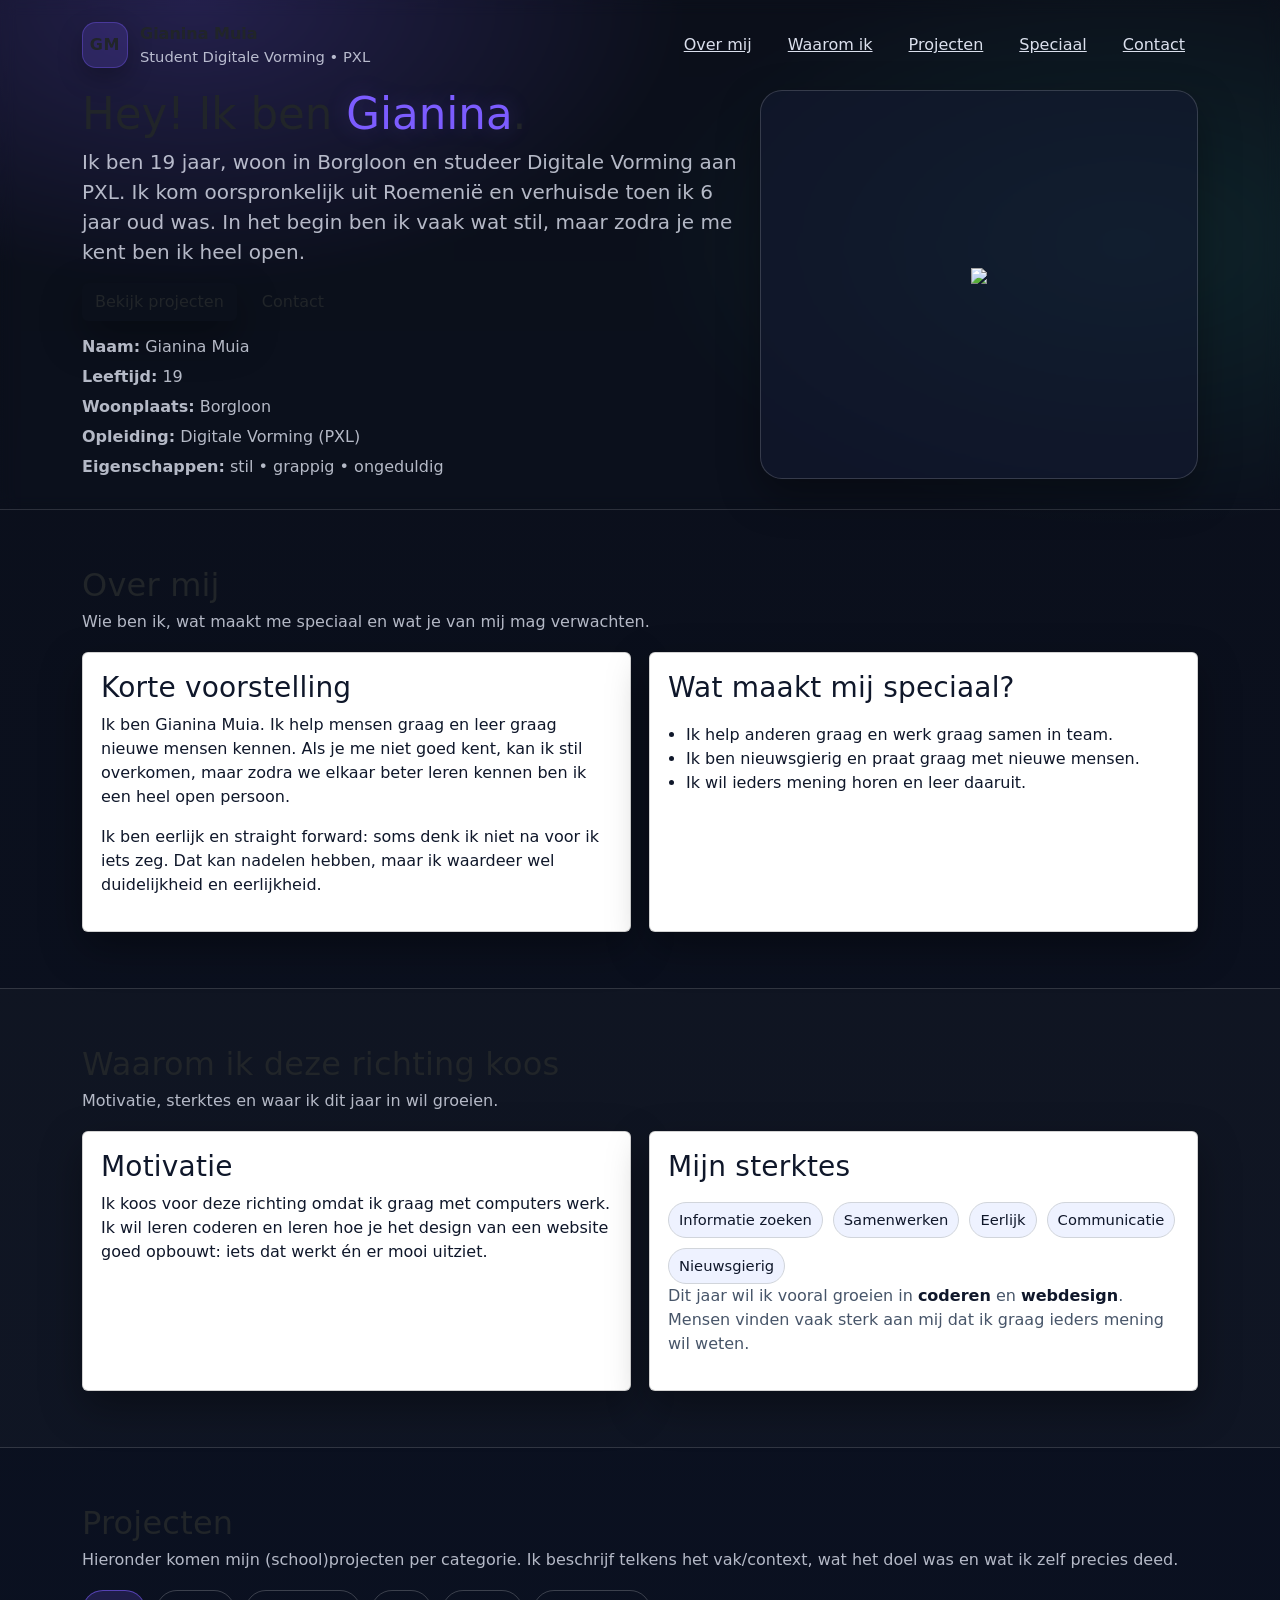
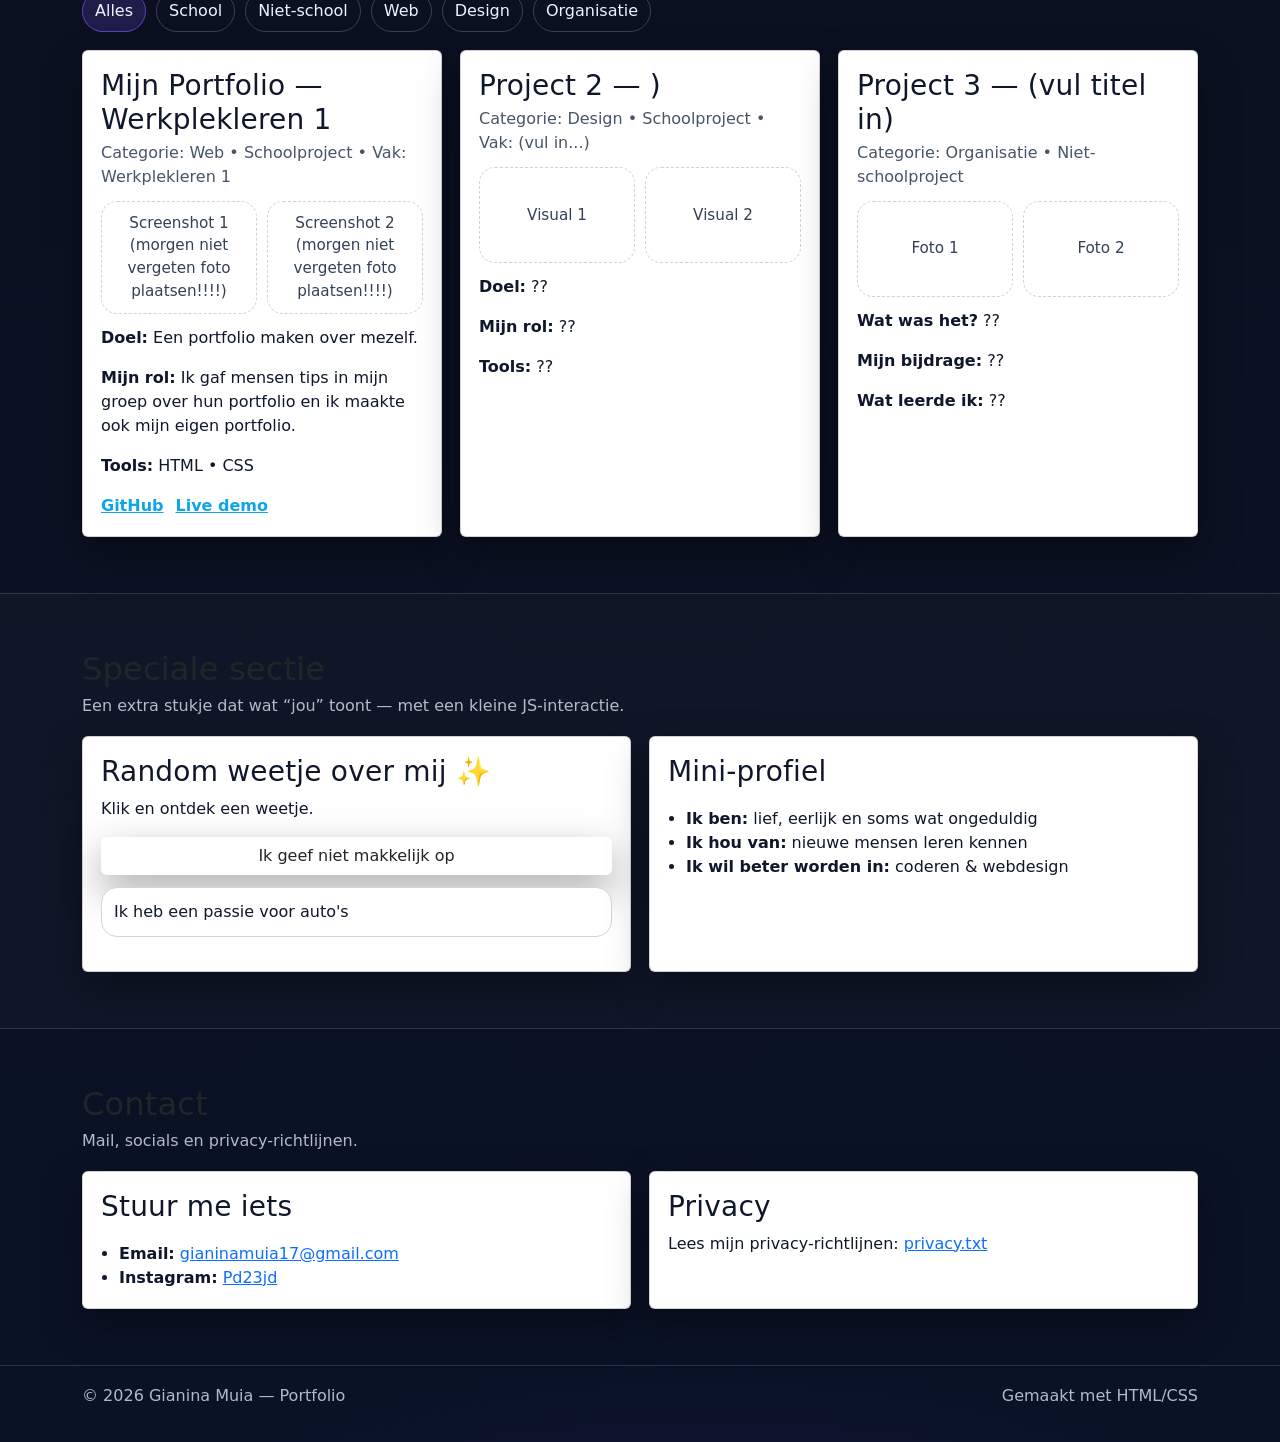
==== index.html @ c5905788 "first commit mijn naam toegevoegd Ik heb een portfolio-website gemaakt met HTML en CSS. Ik heb gezor" ====
<!DOCTYPE html>
<html lang="en">
<head>
    <meta charset="UTF-8">
    <meta name="viewport" content="width=device-width, initial-scale=1">
    <title>GianinaMuiaDVOAPortfolio</title>
    <link rel="stylesheet" href="styles.css">

    <link href="https://cdn.jsdelivr.net/npm/bootstrap@5.3.2/dist/css/bootstrap.min.css" rel="stylesheet">
</head>
<body>
<a class="skip-link" href="#main">Ga naar inhoud</a>

<header class="site-header">
    <div class="container header-inner">
        <div class="brand">
            <span class="logo" aria-hidden="true">GM</span>
            <div>
                <p class="brand-name">Gianina Muia</p>
                <p class="brand-subtitle">Student Digitale Vorming • PXL</p>
            </div>
        </div>

        <nav class="nav" aria-label="Hoofdnavigatie">
            <button class="nav-toggle" type="button" aria-expanded="false" aria-controls="navList">
                Menu
            </button>
            <ul id="navList" class="nav-list">
                <li><a href="#over-mij">Over mij</a></li>
                <li><a href="#waarom">Waarom ik</a></li>
                <li><a href="#projecten">Projecten</a></li>
                <li><a href="#speciaal">Speciaal</a></li>
                <li><a href="#contact">Contact</a></li>
            </ul>
        </nav>
    </div>

    <div class="container hero">
        <div class="hero-text">
            <h1>Hey! Ik ben <span class="accent">Gianina</span>.</h1>
            <p class="lead">
                Ik ben 19 jaar, woon in Borgloon en studeer Digitale Vorming aan PXL.
                Ik kom oorspronkelijk uit Roemenië en verhuisde toen ik 6 jaar oud was.
                In het begin ben ik vaak wat stil, maar zodra je me kent ben ik heel open.
            </p>

            <div class="hero-actions">
                <a class="btn" href="#projecten">Bekijk projecten</a>
                <a class="btn btn-ghost" href="#contact">Contact</a>
            </div>

            <ul class="quick-facts" aria-label="Snelle feiten">
                <li><strong>Naam:</strong> Gianina Muia</li>
                <li><strong>Leeftijd:</strong> 19</li>
                <li><strong>Woonplaats:</strong> Borgloon</li>
                <li><strong>Opleiding:</strong> Digitale Vorming (PXL)</li>
                <li><strong>Eigenschappen:</strong> stil • grappig • ongeduldig</li>
            </ul>
        </div>

        <div class="hero-card" role="img" aria-label="Profielfoto placeholder">
            <p class="tiny muted">
                <img src="mezelf.png">
            </p>
        </div>
    </div>
</header>

<main id="main" class="site-main">

    <section id="over-mij" class="section">
        <div class="container">
            <header class="section-header">
                <h2>Over mij</h2>
                <p>Wie ben ik, wat maakt me speciaal en wat je van mij mag verwachten.</p>
            </header>

            <div class="grid-2">
                <article class="card">
                    <h3>Korte voorstelling</h3>
                    <p>
                        Ik ben Gianina Muia. Ik help mensen graag en leer graag nieuwe mensen kennen.
                        Als je me niet goed kent, kan ik stil overkomen, maar zodra we elkaar beter leren kennen
                        ben ik een heel open persoon.
                    </p>
                    <p>
                        Ik ben eerlijk en straight forward: soms denk ik niet na voor ik iets zeg.
                        Dat kan nadelen hebben, maar ik waardeer wel duidelijkheid en eerlijkheid.
                    </p>
                </article>

                <article class="card">
                    <h3>Wat maakt mij speciaal?</h3>
                    <ul class="list">
                        <li>Ik help anderen graag en werk graag samen in team.</li>
                        <li>Ik ben nieuwsgierig en praat graag met nieuwe mensen.</li>
                        <li>Ik wil ieders mening horen en leer daaruit.</li>
                    </ul>
                </article>
            </div>
        </div>
    </section>

    <section id="waarom" class="section section-alt">
        <div class="container">
            <header class="section-header">
                <h2>Waarom ik deze richting koos</h2>
                <p>Motivatie, sterktes en waar ik dit jaar in wil groeien.</p>
            </header>

            <div class="grid-2">
                <article class="card">
                    <h3>Motivatie</h3>
                    <p>
                        Ik koos voor deze richting omdat ik graag met computers werk.
                        Ik wil leren coderen en leren hoe je het design van een website goed opbouwt:
                        iets dat werkt én er mooi uitziet.
                    </p>
                </article>

                <article class="card">
                    <h3>Mijn sterktes</h3>
                    <div class="tags" aria-label="Skills tags">
                        <span class="tag">Informatie zoeken</span>
                        <span class="tag">Samenwerken</span>
                        <span class="tag">Eerlijk</span>
                        <span class="tag">Communicatie</span>
                        <span class="tag">Nieuwsgierig</span>
                    </div>
                    <p class="muted">
                        Dit jaar wil ik vooral groeien in <strong>coderen</strong> en <strong>webdesign</strong>.
                        Mensen vinden vaak sterk aan mij dat ik graag ieders mening wil weten.
                    </p>
                </article>
            </div>
        </div>
    </section>

    <section id="projecten" class="section">
        <div class="container">
            <header class="section-header">
                <h2>Projecten</h2>
                <p>
                    Hieronder komen mijn (school)projecten per categorie. Ik beschrijf telkens het vak/context,
                    wat het doel was en wat ik zelf precies deed.
                </p>
            </header>

            <div class="filters" aria-label="Project filters">
                <button class="chip is-active" type="button" data-filter="all">Alles</button>
                <button class="chip" type="button" data-filter="school">School</button>
                <button class="chip" type="button" data-filter="niet-school">Niet-school</button>
                <button class="chip" type="button" data-filter="web">Web</button>
                <button class="chip" type="button" data-filter="design">Design</button>
                <button class="chip" type="button" data-filter="organisatie">Organisatie</button>
            </div>

            <div class="projects">

                <!-- PROJECT 1  -->
                <article class="project card" data-tags="school web">
                    <header class="project-header">
                        <h3>Mijn Portfolio — Werkplekleren 1</h3>
                        <p class="muted">Categorie: Web • Schoolproject • Vak: Werkplekleren 1</p>
                    </header>

                    <div class="project-media">
                        <div class="shot">Screenshot 1 (morgen niet vergeten foto plaatsen!!!!)</div>
                        <div class="shot">Screenshot 2 (morgen niet vergeten foto plaatsen!!!!)</div>
                    </div>

                    <div class="project-body">
                        <p><strong>Doel:</strong> Een portfolio maken over mezelf.</p>
                        <p><strong>Mijn rol:</strong> Ik gaf mensen tips in mijn groep over hun portfolio en ik maakte ook mijn eigen portfolio.</p>
                        <p><strong>Tools:</strong> HTML • CSS </p>

                        <div class="project-links">
                            <a href="#" target="_blank" rel="noreferrer">GitHub</a>
                            <a href="#" target="_blank" rel="noreferrer">Live demo</a>
                        </div>
                    </div>
                </article>
                <article class="project card" data-tags="school design">
                    <header class="project-header">
                        <h3>Project 2 — )</h3>
                        <p class="muted">Categorie: Design • Schoolproject • Vak: (vul in...)</p>
                    </header>

                    <div class="project-media">
                        <div class="shot">Visual 1 </div>
                        <div class="shot">Visual 2 </div>
                    </div>

                    <div class="project-body">
                        <p><strong>Doel:</strong> ??</p>
                        <p><strong>Mijn rol:</strong> ??</p>
                        <p><strong>Tools:</strong> ?? </p>
                    </div>
                </article>

                <!-- PROJECT 3  -->
                <article class="project card" data-tags="niet-school organisatie">
                    <header class="project-header">
                        <h3>Project 3 — (vul titel in)</h3>
                        <p class="muted">Categorie: Organisatie • Niet-schoolproject</p>
                    </header>

                    <div class="project-media">
                        <div class="shot">Foto 1 </div>
                        <div class="shot">Foto 2</div>
                    </div>

                    <div class="project-body">
                        <p><strong>Wat was het?</strong> ??</p>
                        <p><strong>Mijn bijdrage:</strong> ??</p>
                        <p><strong>Wat leerde ik:</strong> ??</p>
                    </div>
                </article>

            </div>
        </div>
    </section>

    <section id="speciaal" class="section section-alt">
        <div class="container">
            <header class="section-header">
                <h2>Speciale sectie</h2>
                <p>Een extra stukje dat wat “jou” toont — met een kleine JS-interactie.</p>
            </header>

            <div class="grid-2">
                <article class="card">
                    <h3>Random weetje over mij ✨</h3>
                    <p>Klik en ontdek een weetje.</p>
                    <button class="btn" id="factBtn" type="button">Ik geef niet makkelijk op</button>
                    <p class="fact" id="factOutput" aria-live="polite">Ik heb een passie voor auto's</p>
                </article>

                <article class="card">
                    <h3>Mini-profiel</h3>
                    <ul class="list">
                        <li><strong>Ik ben:</strong> lief, eerlijk en soms wat ongeduldig</li>
                        <li><strong>Ik hou van:</strong> nieuwe mensen leren kennen</li>
                        <li><strong>Ik wil beter worden in:</strong> coderen & webdesign</li>
                    </ul>
                </article>
            </div>
        </div>
    </section>

    <section id="contact" class="section">
        <div class="container">
            <header class="section-header">
                <h2>Contact</h2>
                <p>Mail, socials en privacy-richtlijnen.</p>
            </header>

            <div class="grid-2">
                <article class="card">
                    <h3>Stuur me iets</h3>
                    <ul class="list">
                        <li><strong>Email:</strong> <a href="mailto:gianinamuia17@gmail.com">gianinamuia17@gmail.com</a></li>
                        <li><strong>Instagram:</strong> <a href="https://www.instagram.com/Pd23jd/" target="_blank" rel="noreferrer">Pd23jd</a></li>
                    </ul>
                </article>

                <article class="card">
                    <h3>Privacy</h3>
                    <p>
                        Lees mijn privacy-richtlijnen:
                        <a href="privacy.txt" target="_blank" rel="noreferrer">privacy.txt</a>
                    </p>
                </article>
            </div>
        </div>
    </section>

</main>

<footer class="site-footer">
    <div class="container footer-inner">
        <p>© <span id="year"></span> Gianina Muia — Portfolio</p>
        <p class="muted">Gemaakt met HTML/CSS</p>
    </div>
</footer>

<script>

    const toggle = document.querySelector(".nav-toggle");
    const navList = document.querySelector("#navList");
    toggle?.addEventListener("click", () => {
        const expanded = toggle.getAttribute("aria-expanded") === "true";
        toggle.setAttribute("aria-expanded", String(!expanded));
        navList.classList.toggle("is-open");
    });


    const chips = document.querySelectorAll(".chip");
    const projects = document.querySelectorAll(".project");
    chips.forEach((chip) => {
        chip.addEventListener("click", () => {
            chips.forEach(c => c.classList.remove("is-active"));
            chip.classList.add("is-active");

            const filter = chip.dataset.filter;
            projects.forEach((p) => {
                const tags = (p.dataset.tags || "").split(" ");
                const show = filter === "all" || tags.includes(filter);
                p.style.display = show ? "" : "none";
            });
        });
    });


    const facts = [
        "Ik ben verhuisd uit Roemenië toen ik 6 jaar was.",
        "In het begin ben ik stil, maar als je me kent ben ik heel open.",
        "Ik help mensen graag en leer graag nieuwe mensen kennen.",
        "Ik ben eerlijk/straight forward (soms té direct).",
        "Ik wil dit jaar beter worden in coderen en webdesign."
    ];

    const factBtn = document.querySelector("#factBtn");
    const factOutput = document.querySelector("#factOutput");
    factBtn?.addEventListener("click", () => {
        const pick = facts[Math.floor(Math.random() * facts.length)];
        factOutput.textContent = pick;
    });


    document.querySelector("#year").textContent = String(new Date().getFullYear());
</script>
</body>
</html>
---- styles.css ----
:root{

    --bg: #0b0f1a;
    --bg2:#0a1226;


    --card:#f9fafb;
    --cardBorder:#e5e7eb;


    --textOnDark:#eef2ff;
    --mutedOnDark: rgba(238,242,255,.75);


    --textOnLight:#0f172a;
    --mutedOnLight:#475569;

    --accent:#7c5cff;
    --accent2:#2de2b3;

    /* Effects */
    --radius:16px;
    --radiusLg:22px;
    --shadow: 0 16px 40px rgba(0,0,0,.35);
    --shadowSoft: 0 10px 24px rgba(0,0,0,.25);


    --container:1100px;
    --gap:18px;
}

*{ box-sizing:border-box; }
html{ scroll-behavior:smooth; }

body{
    margin:0;
    font-family: system-ui, -apple-system, Segoe UI, Roboto, Arial, sans-serif;
    line-height:1.6;

    background:
            radial-gradient(900px 520px at 15% 0%, rgba(124,92,255,.22), transparent 55%),
            radial-gradient(900px 520px at 88% 8%, rgba(45,226,179,.10), transparent 55%),
            radial-gradient(1200px 650px at 55% 110%, rgba(124,92,255,.12), transparent 60%),
            linear-gradient(180deg, var(--bg), var(--bg2));

    color: var(--textOnDark);
}

img{ max-width:100%; display:block; }

a{ color:inherit; text-decoration:none; }
a:hover{ text-decoration:underline; }

.container{
    width: min(100% - 32px, var(--container));
    margin-inline:auto;
}

.skip-link{
    position:absolute;
    left:-999px;
    top:10px;
    padding:10px 12px;
    background: rgba(15,23,42,.95);
    border:1px solid rgba(255,255,255,.18);
    border-radius:12px;
    color: var(--textOnDark);
}
.skip-link:focus{ left:12px; z-index:999; }

:focus-visible{
    outline: 3px solid rgba(124,92,255,.65);
    outline-offset: 2px;
    border-radius: 10px;
}

.site-header{
    padding: 22px 0 30px;
    border-bottom:1px solid rgba(255,255,255,.14);
    backdrop-filter: blur(8px);
}

.header-inner{
    display:flex;
    align-items:center;
    justify-content:space-between;
    gap: var(--gap);
}

.brand{
    display:flex;
    align-items:center;
    gap:12px;
}

.logo{
    width:46px;
    height:46px;
    display:grid;
    place-items:center;
    border-radius:14px;
    font-weight:900;
    letter-spacing:.6px;
    background: rgba(124,92,255,.18);
    border: 1px solid rgba(124,92,255,.35);
    box-shadow: var(--shadowSoft);
}

.brand-name{
    margin:0;
    font-weight:900;
}
.brand-subtitle{
    margin:0;
    color: var(--mutedOnDark);
    font-size:.92rem;
}

.nav{ position:relative; }

.nav-toggle{
    display:none;
    background: transparent;
    color: var(--textOnDark);
    border:1px solid rgba(255,255,255,.18);
    border-radius:12px;
    padding:10px 12px;
    cursor:pointer;
}

.nav-list{
    display:flex;
    gap:10px;
    list-style:none;
    margin:0;
    padding:0;
}

.nav-list a{
    display:inline-flex;
    padding:10px 12px;
    border-radius:12px;
    border:1px solid transparent;
    color: rgba(238,242,255,.92);
}
.nav-list a:hover{
    border-color: rgba(255,255,255,.18);
    background: rgba(255,255,255,.04);
}

.hero{
    margin-top:22px;
    display:grid;
    grid-template-columns: 1.2fr .8fr;
    gap:20px;
    align-items:stretch;
}

.hero-text h1{
    margin:0 0 8px;
    font-size: clamp(2rem, 3.4vw, 3.1rem);
    line-height:1.12;
}

.accent{
    color: var(--accent);
    text-shadow: 0 0 22px rgba(124,92,255,.25);
}

.lead{
    margin:0 0 16px;
    color: var(--mutedOnDark);
    max-width: 64ch;
}

.hero-actions{
    display:flex;
    flex-wrap:wrap;
    gap:12px;
    margin-bottom:12px;
}

.btn{
    display:inline-flex;
    align-items:center;
    justify-content:center;
    gap:8px;
    padding:10px 14px;
    border-radius:14px;
    border:1px solid rgba(124,92,255,.35);
    background: rgba(124,92,255,.18);
    color: var(--textOnDark);
    cursor:pointer;
    box-shadow: var(--shadow);
    transition: transform .12s ease, filter .12s ease;
}
.btn:hover{
    filter: brightness(1.06);
    transform: translateY(-1px);
    text-decoration:none;
}
.btn:active{ transform: translateY(0); }

.btn-ghost{
    background: transparent;
    border:1px solid rgba(255,255,255,.18);
    box-shadow:none;
}

.quick-facts{
    margin:14px 0 0;
    padding:0;
    list-style:none;
    display:grid;
    gap:6px;
    color: var(--mutedOnDark);
}

.hero-card{
    border-radius: var(--radiusLg);
    border:1px solid rgba(255,255,255,.16);
    background: rgba(21,26,51,.55);
    padding:18px;
    box-shadow: var(--shadow);
    display:grid;
    place-items:center;
    text-align:center;
}

.avatar{
    width:82px;
    height:82px;
    display:grid;
    place-items:center;
    border-radius:22px;
    background: rgba(255,255,255,.04);
    border:1px solid rgba(255,255,255,.16);
    font-size:2rem;
    margin-bottom:10px;
}

.muted{ color: var(--mutedOnDark); }
.tiny{ font-size:.9rem; }

.section{ padding:56px 0; }

.section-alt{
    background: rgba(255,255,255,.02);
    border-top:1px solid rgba(255,255,255,.14);
    border-bottom:1px solid rgba(255,255,255,.14);
}

.section-header{ margin-bottom:18px; }
.section-header h2{
    margin:0 0 6px;
    font-size: clamp(1.5rem, 2.6vw, 2rem);
    letter-spacing:.2px;
}
.section-header p{
    margin:0;
    color: var(--mutedOnDark);
}

.grid-2{
    display:grid;
    grid-template-columns: repeat(2, 1fr);
    gap: var(--gap);
}

.card{
    border:1px solid var(--cardBorder);
    border-radius: var(--radiusLg);
    background: var(--card);
    padding:18px;
    box-shadow: var(--shadow);
    color: var(--textOnLight);
}

.card h3{
    margin:0 0 8px;
    color: var(--textOnLight);
    letter-spacing:.2px;
}

.card p{ color: var(--textOnLight); }
.card strong{ color: var(--textOnLight); }

.card .muted{
    color: var(--mutedOnLight);
}

.list{
    margin:10px 0 0;
    padding-left:18px;
    color: var(--textOnLight);
}
.list li{ color: var(--textOnLight); }


.tags{
    display:flex;
    flex-wrap:wrap;
    gap:10px;
    margin:10px 0 0;
}

.tag{
    padding:6px 10px;
    border-radius:999px;
    border:1px solid #d1d5db;
    background:#eef2ff;
    color:#0f172a;
    font-size:.92rem;
}

.filters{
    display:flex;
    flex-wrap:wrap;
    gap:10px;
    margin:16px 0 18px;
}

.chip{
    border:1px solid rgba(255,255,255,.20);
    background: transparent;
    color: var(--textOnDark);
    padding:8px 12px;
    border-radius:999px;
    cursor:pointer;
    transition: background .12s ease, border-color .12s ease;
}
.chip:hover{ background: rgba(255,255,255,.05); }
.chip.is-active{
    border-color: rgba(124,92,255,.60);
    background: rgba(124,92,255,.18);
}

.projects{
    display:grid;
    grid-template-columns: repeat(3, 1fr);
    gap: var(--gap);
}

.project-header h3{ margin:0 0 4px; }
.project-header .muted{
    color: var(--mutedOnLight);
    margin:0;
}

.project-media{
    display:grid;
    grid-template-columns: repeat(2, 1fr);
    gap:10px;
    margin:12px 0;
}

.shot{
    border-radius:16px;
    border:1px dashed #cbd5e1;
    background:#ffffff;
    min-height:96px;
    display:grid;
    place-items:center;
    text-align:center;
    padding:10px;
    color:#334155;
    font-size:.95rem;
}

.project-links{
    display:flex;
    gap:12px;
    margin-top:10px;
}
.project-links a{
    color: #0ea5e9;
    font-weight:800;
}
.project-links a:hover{ text-decoration:underline; }

.fact{
    margin-top:12px;
    padding:12px;
    border-radius:16px;
    border:1px solid #d1d5db;
    background:#ffffff;
    min-height:48px;
    color:#0f172a;
}
.site-footer{
    border-top:1px solid rgba(255,255,255,.14);
    padding:18px 0;
}

.footer-inner{
    display:flex;
    flex-wrap:wrap;
    justify-content:space-between;
    gap:10px;
    color: var(--mutedOnDark);
}
@media (max-width: 900px){
    .hero{ grid-template-columns: 1fr; }
    .projects{ grid-template-columns: repeat(2, 1fr); }
}

@media (max-width: 700px){
    .grid-2{ grid-template-columns: 1fr; }
    .projects{ grid-template-columns: 1fr; }

    .nav-toggle{ display:inline-flex; }

    .nav-list{
        display:none;
        position:absolute;
        right:0;
        top:54px;
        flex-direction:column;
        background: rgba(15,23,42,.96);
        border:1px solid rgba(255,255,255,.18);
        border-radius:16px;
        padding:10px;
        min-width:220px;
        box-shadow: var(--shadow);
    }
    .nav-list.is-open{ display:flex; }
}
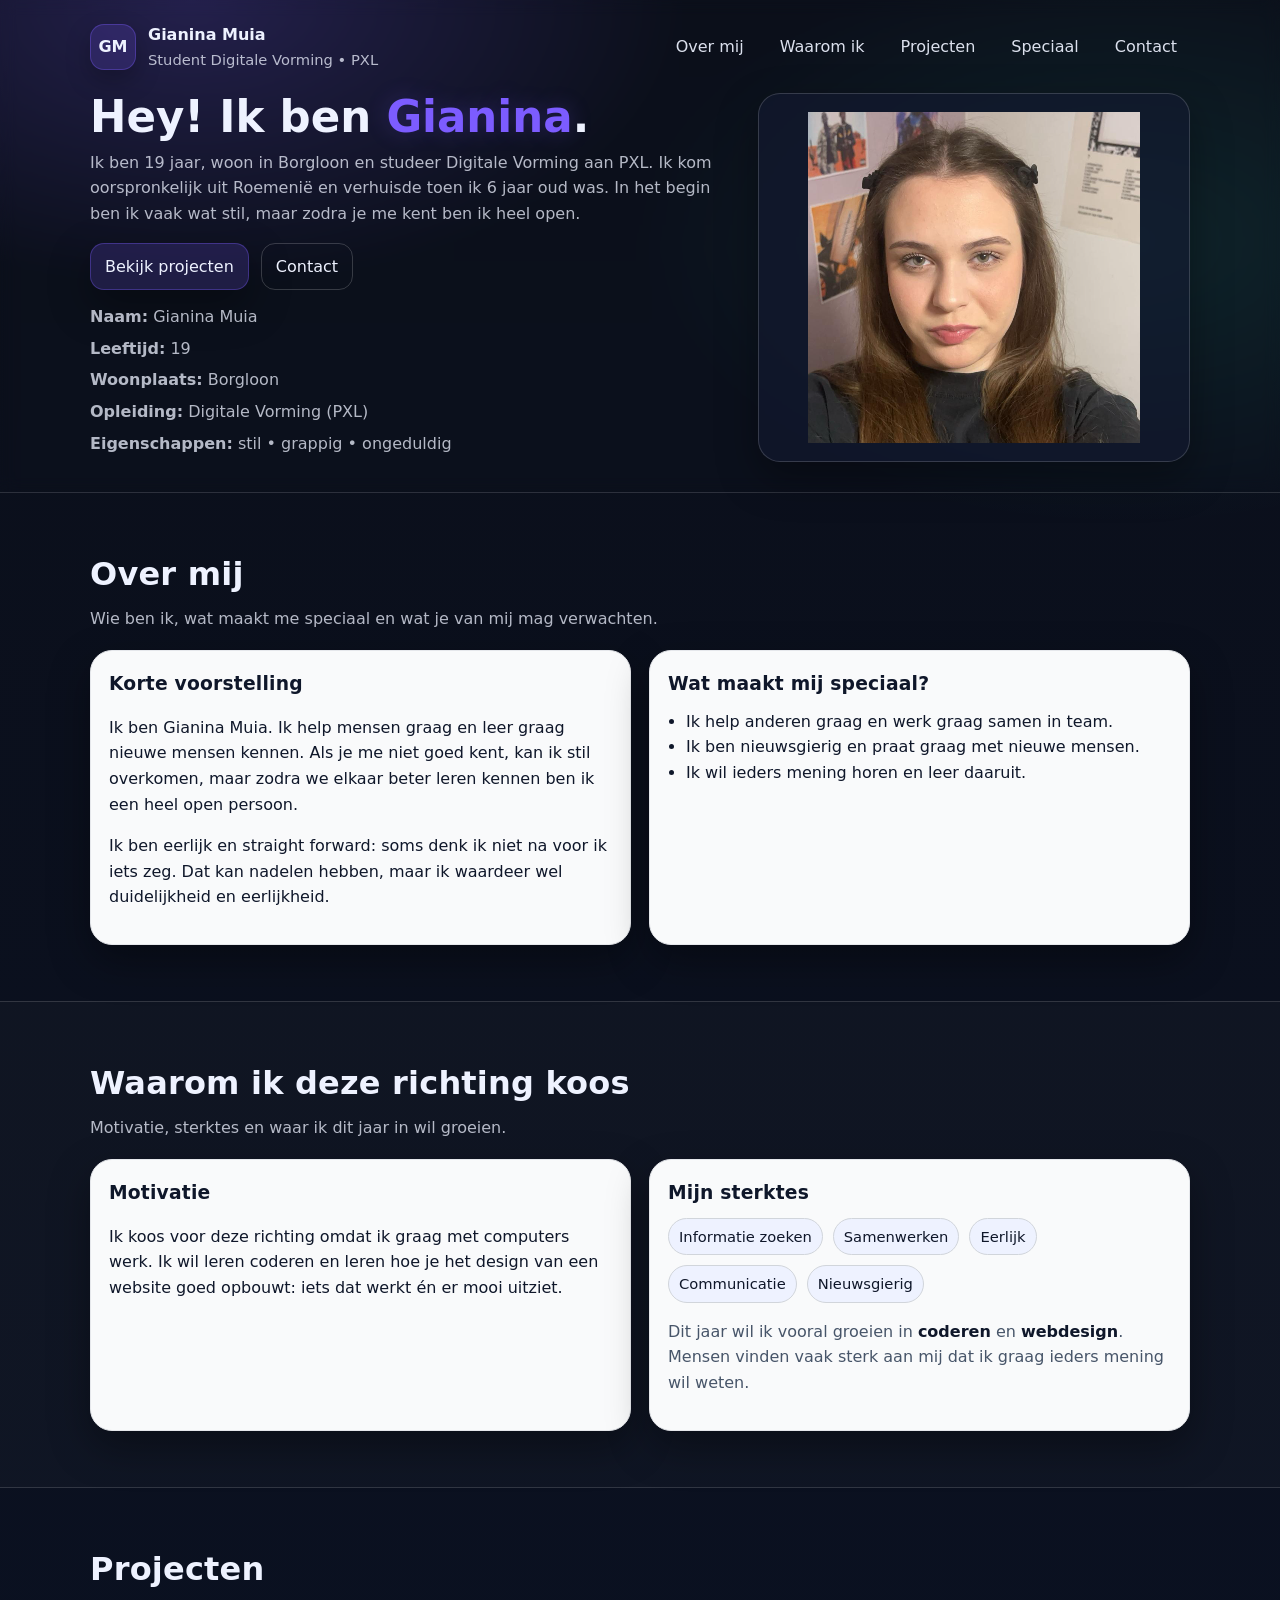
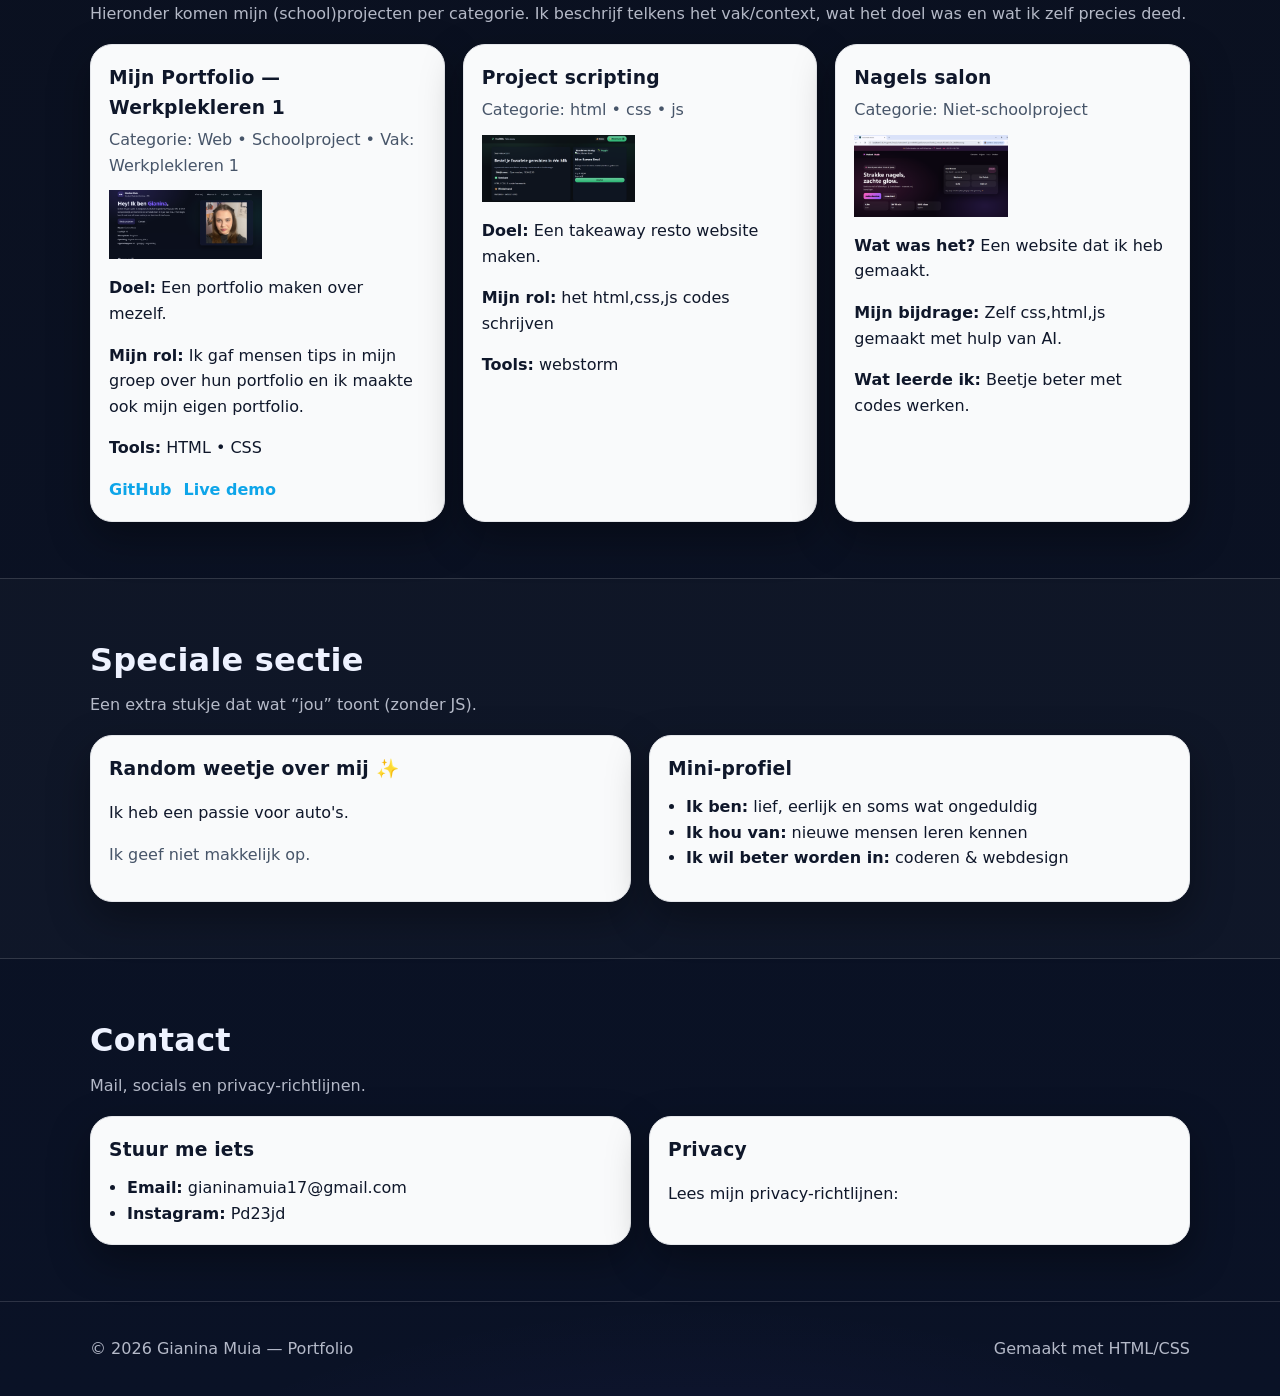
==== commit 7bb144ce: "first commit mijn naam toegevoegd Ik heb een portfolio-website gemaakt met HTML en CSS. Ik heb gezor" ====
--- a/index.html
+++ b/index.html
@@ -1,13 +1,12 @@
 <!DOCTYPE html>
-<html lang="en">
+<html lang="nl">
 <head>
     <meta charset="UTF-8">
     <meta name="viewport" content="width=device-width, initial-scale=1">
-    <title>GianinaMuiaDVOAPortfolio</title>
+    <title>Portfolio Gianina Muia</title>
     <link rel="stylesheet" href="styles.css">
-
-    <link href="https://cdn.jsdelivr.net/npm/bootstrap@5.3.2/dist/css/bootstrap.min.css" rel="stylesheet">
 </head>
+
 <body>
 <a class="skip-link" href="#main">Ga naar inhoud</a>
 
@@ -22,9 +21,6 @@
         </div>
 
         <nav class="nav" aria-label="Hoofdnavigatie">
-            <button class="nav-toggle" type="button" aria-expanded="false" aria-controls="navList">
-                Menu
-            </button>
             <ul id="navList" class="nav-list">
                 <li><a href="#over-mij">Over mij</a></li>
                 <li><a href="#waarom">Waarom ik</a></li>
@@ -58,10 +54,8 @@
             </ul>
         </div>
 
-        <div class="hero-card" role="img" aria-label="Profielfoto placeholder">
-            <p class="tiny muted">
-                <img src="mezelf.png">
-            </p>
+        <div class="hero-card">
+            <img src="mezelf.png" alt="Profielfoto van Gianina Muia">
         </div>
     </div>
 </header>
@@ -146,33 +140,22 @@
                 </p>
             </header>
 
-            <div class="filters" aria-label="Project filters">
-                <button class="chip is-active" type="button" data-filter="all">Alles</button>
-                <button class="chip" type="button" data-filter="school">School</button>
-                <button class="chip" type="button" data-filter="niet-school">Niet-school</button>
-                <button class="chip" type="button" data-filter="web">Web</button>
-                <button class="chip" type="button" data-filter="design">Design</button>
-                <button class="chip" type="button" data-filter="organisatie">Organisatie</button>
-            </div>
-
             <div class="projects">
 
-                <!-- PROJECT 1  -->
-                <article class="project card" data-tags="school web">
+                <article class="project card">
                     <header class="project-header">
                         <h3>Mijn Portfolio — Werkplekleren 1</h3>
                         <p class="muted">Categorie: Web • Schoolproject • Vak: Werkplekleren 1</p>
                     </header>
 
                     <div class="project-media">
-                        <div class="shot">Screenshot 1 (morgen niet vergeten foto plaatsen!!!!)</div>
-                        <div class="shot">Screenshot 2 (morgen niet vergeten foto plaatsen!!!!)</div>
+                        <img src="portfolio.png" alt="screenshot van mijn portfolio website">
                     </div>
 
                     <div class="project-body">
                         <p><strong>Doel:</strong> Een portfolio maken over mezelf.</p>
                         <p><strong>Mijn rol:</strong> Ik gaf mensen tips in mijn groep over hun portfolio en ik maakte ook mijn eigen portfolio.</p>
-                        <p><strong>Tools:</strong> HTML • CSS </p>
+                        <p><strong>Tools:</strong> HTML • CSS</p>
 
                         <div class="project-links">
                             <a href="#" target="_blank" rel="noreferrer">GitHub</a>
@@ -180,40 +163,38 @@
                         </div>
                     </div>
                 </article>
-                <article class="project card" data-tags="school design">
+
+                <article class="project card">
                     <header class="project-header">
-                        <h3>Project 2 — )</h3>
-                        <p class="muted">Categorie: Design • Schoolproject • Vak: (vul in...)</p>
+                        <h3>Project scripting </h3>
+                        <p class="muted">Categorie: html • css • js </p>
                     </header>
 
                     <div class="project-media">
-                        <div class="shot">Visual 1 </div>
-                        <div class="shot">Visual 2 </div>
+                        <img src="takeaway.png" alt="foto van takeaway website">
                     </div>
 
                     <div class="project-body">
-                        <p><strong>Doel:</strong> ??</p>
-                        <p><strong>Mijn rol:</strong> ??</p>
-                        <p><strong>Tools:</strong> ?? </p>
-                    </div>
-                </article>
-
-                <!-- PROJECT 3  -->
-                <article class="project card" data-tags="niet-school organisatie">
+                        <p><strong>Doel:</strong> Een takeaway resto website maken.</p>
+                        <p><strong>Mijn rol:</strong> het html,css,js codes schrijven</p>
+                        <p><strong>Tools:</strong> webstorm</p>
+                    </div>
+                </article>
+
+                <article class="project card">
                     <header class="project-header">
-                        <h3>Project 3 — (vul titel in)</h3>
-                        <p class="muted">Categorie: Organisatie • Niet-schoolproject</p>
+                        <h3>Nagels salon</h3>
+                        <p class="muted">Categorie: Niet-schoolproject</p>
                     </header>
 
                     <div class="project-media">
-                        <div class="shot">Foto 1 </div>
-                        <div class="shot">Foto 2</div>
+                        <img src="nails.png" alt="nagels salon foto">
                     </div>
 
                     <div class="project-body">
-                        <p><strong>Wat was het?</strong> ??</p>
-                        <p><strong>Mijn bijdrage:</strong> ??</p>
-                        <p><strong>Wat leerde ik:</strong> ??</p>
+                        <p><strong>Wat was het?</strong> Een website dat ik heb gemaakt.</p>
+                        <p><strong>Mijn bijdrage:</strong> Zelf css,html,js gemaakt met hulp van AI.</p>
+                        <p><strong>Wat leerde ik:</strong> Beetje beter met codes werken.</p>
                     </div>
                 </article>
 
@@ -225,15 +206,14 @@
         <div class="container">
             <header class="section-header">
                 <h2>Speciale sectie</h2>
-                <p>Een extra stukje dat wat “jou” toont — met een kleine JS-interactie.</p>
+                <p>Een extra stukje dat wat “jou” toont (zonder JS).</p>
             </header>
 
             <div class="grid-2">
                 <article class="card">
                     <h3>Random weetje over mij ✨</h3>
-                    <p>Klik en ontdek een weetje.</p>
-                    <button class="btn" id="factBtn" type="button">Ik geef niet makkelijk op</button>
-                    <p class="fact" id="factOutput" aria-live="polite">Ik heb een passie voor auto's</p>
+                    <p>Ik heb een passie voor auto's.</p>
+                    <p class="muted">Ik geef niet makkelijk op.</p>
                 </article>
 
                 <article class="card">
@@ -268,7 +248,6 @@
                     <h3>Privacy</h3>
                     <p>
                         Lees mijn privacy-richtlijnen:
-                        <a href="privacy.txt" target="_blank" rel="noreferrer">privacy.txt</a>
                     </p>
                 </article>
             </div>
@@ -279,56 +258,9 @@
 
 <footer class="site-footer">
     <div class="container footer-inner">
-        <p>© <span id="year"></span> Gianina Muia — Portfolio</p>
+        <p>© 2026 Gianina Muia — Portfolio</p>
         <p class="muted">Gemaakt met HTML/CSS</p>
     </div>
 </footer>
-
-<script>
-
-    const toggle = document.querySelector(".nav-toggle");
-    const navList = document.querySelector("#navList");
-    toggle?.addEventListener("click", () => {
-        const expanded = toggle.getAttribute("aria-expanded") === "true";
-        toggle.setAttribute("aria-expanded", String(!expanded));
-        navList.classList.toggle("is-open");
-    });
-
-
-    const chips = document.querySelectorAll(".chip");
-    const projects = document.querySelectorAll(".project");
-    chips.forEach((chip) => {
-        chip.addEventListener("click", () => {
-            chips.forEach(c => c.classList.remove("is-active"));
-            chip.classList.add("is-active");
-
-            const filter = chip.dataset.filter;
-            projects.forEach((p) => {
-                const tags = (p.dataset.tags || "").split(" ");
-                const show = filter === "all" || tags.includes(filter);
-                p.style.display = show ? "" : "none";
-            });
-        });
-    });
-
-
-    const facts = [
-        "Ik ben verhuisd uit Roemenië toen ik 6 jaar was.",
-        "In het begin ben ik stil, maar als je me kent ben ik heel open.",
-        "Ik help mensen graag en leer graag nieuwe mensen kennen.",
-        "Ik ben eerlijk/straight forward (soms té direct).",
-        "Ik wil dit jaar beter worden in coderen en webdesign."
-    ];
-
-    const factBtn = document.querySelector("#factBtn");
-    const factOutput = document.querySelector("#factOutput");
-    factBtn?.addEventListener("click", () => {
-        const pick = facts[Math.floor(Math.random() * facts.length)];
-        factOutput.textContent = pick;
-    });
-
-
-    document.querySelector("#year").textContent = String(new Date().getFullYear());
-</script>
 </body>
-</html>+</html>
--- a/styles.css
+++ b/styles.css
@@ -101,7 +101,6 @@
     place-items:center;
     border-radius:14px;
     font-weight:900;
-    letter-spacing:.6px;
     background: rgba(124,92,255,.18);
     border: 1px solid rgba(124,92,255,.35);
     box-shadow: var(--shadowSoft);
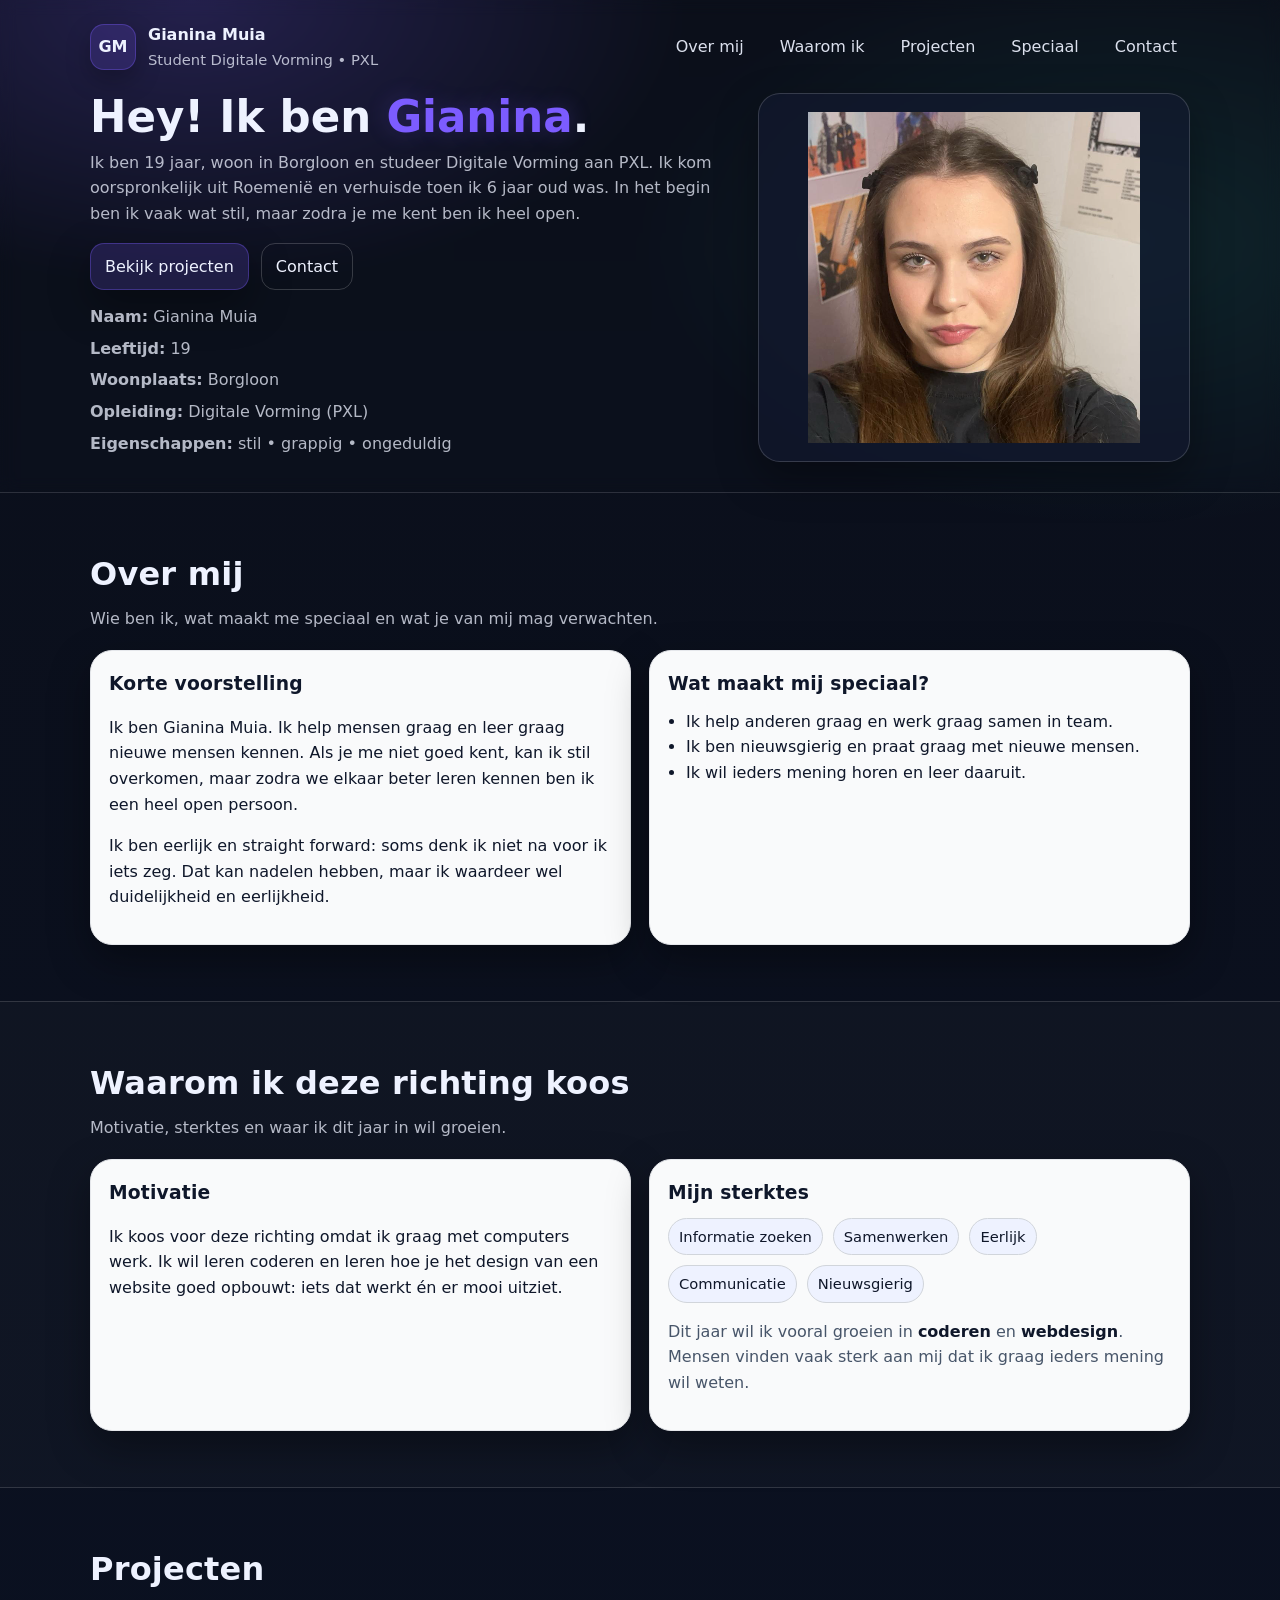
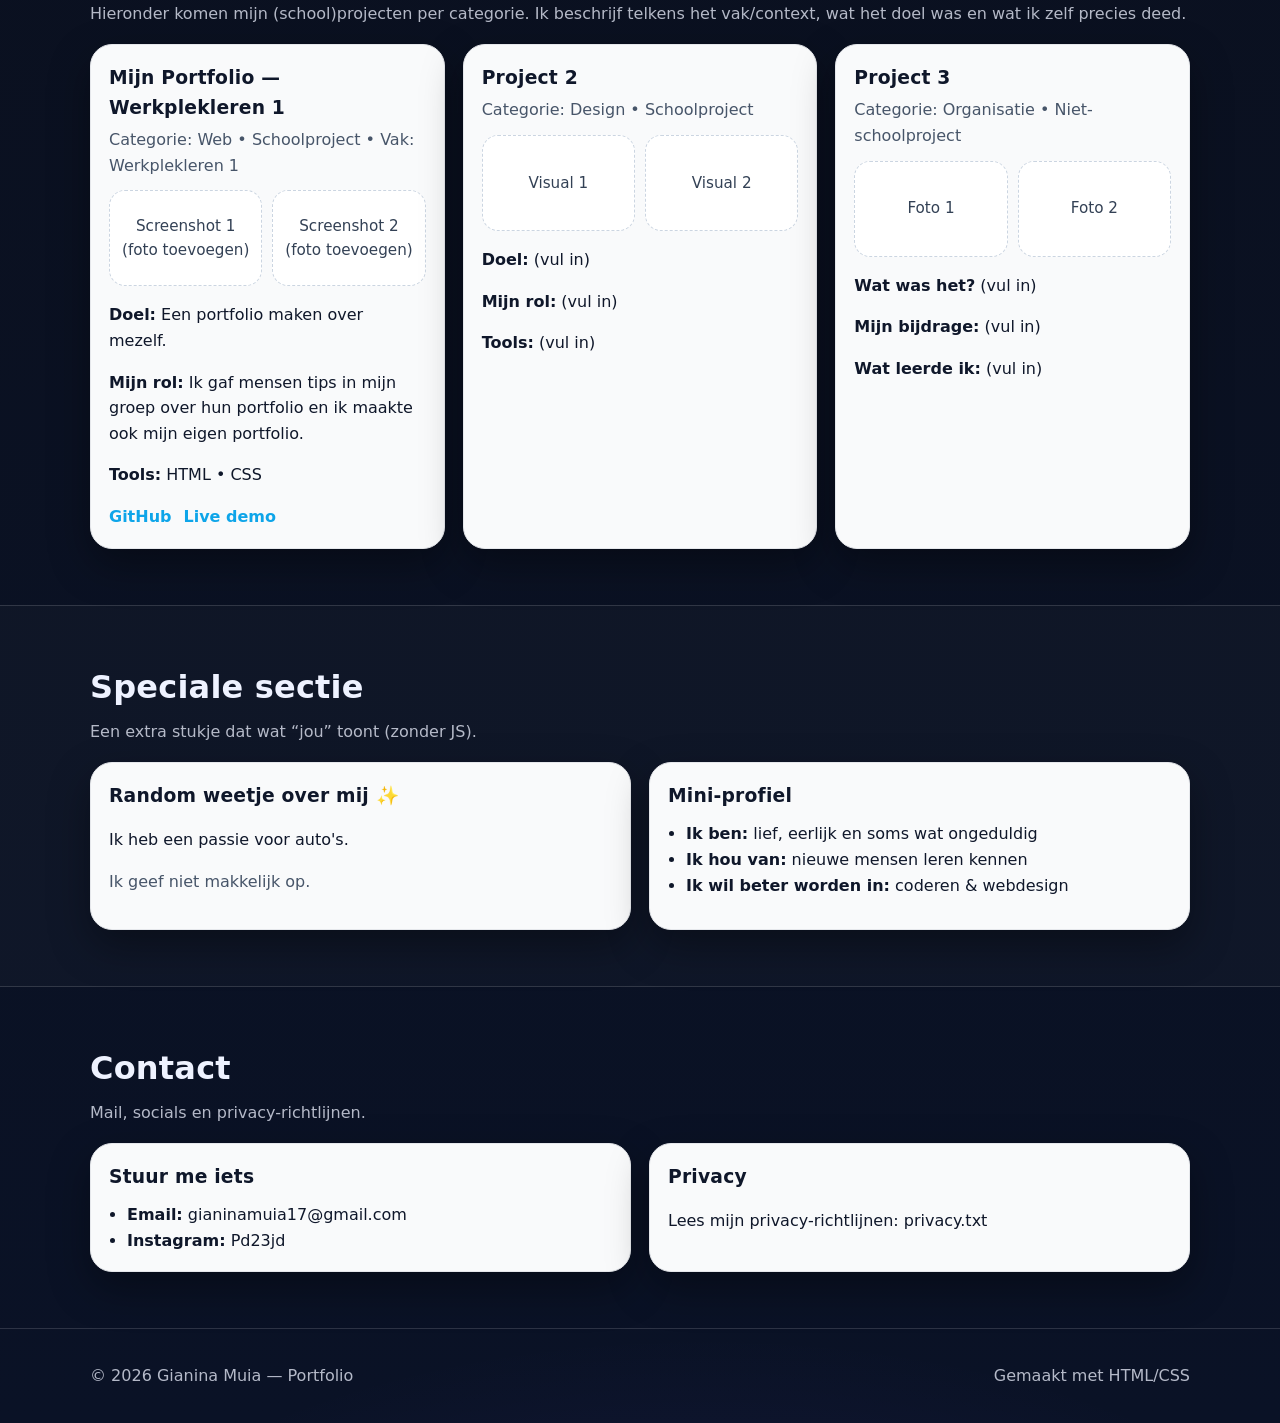
==== commit 464bc564: "first commit mijn naam toegevoegd Ik heb een portfolio-website gemaakt met HTML en CSS. Ik heb gezor" ====
--- a/index.html
+++ b/index.html
@@ -149,7 +149,8 @@
                     </header>
 
                     <div class="project-media">
-                        <img src="portfolio.png" alt="screenshot van mijn portfolio website">
+                        <div class="shot">Screenshot 1 (foto toevoegen)</div>
+                        <div class="shot">Screenshot 2 (foto toevoegen)</div>
                     </div>
 
                     <div class="project-body">
@@ -166,35 +167,37 @@
 
                 <article class="project card">
                     <header class="project-header">
-                        <h3>Project scripting </h3>
-                        <p class="muted">Categorie: html • css • js </p>
+                        <h3>Project 2</h3>
+                        <p class="muted">Categorie: Design • Schoolproject</p>
                     </header>
 
                     <div class="project-media">
-                        <img src="takeaway.png" alt="foto van takeaway website">
+                        <div class="shot">Visual 1</div>
+                        <div class="shot">Visual 2</div>
                     </div>
 
                     <div class="project-body">
-                        <p><strong>Doel:</strong> Een takeaway resto website maken.</p>
-                        <p><strong>Mijn rol:</strong> het html,css,js codes schrijven</p>
-                        <p><strong>Tools:</strong> webstorm</p>
+                        <p><strong>Doel:</strong> (vul in)</p>
+                        <p><strong>Mijn rol:</strong> (vul in)</p>
+                        <p><strong>Tools:</strong> (vul in)</p>
                     </div>
                 </article>
 
                 <article class="project card">
                     <header class="project-header">
-                        <h3>Nagels salon</h3>
-                        <p class="muted">Categorie: Niet-schoolproject</p>
+                        <h3>Project 3</h3>
+                        <p class="muted">Categorie: Organisatie • Niet-schoolproject</p>
                     </header>
 
                     <div class="project-media">
-                        <img src="nails.png" alt="nagels salon foto">
+                        <div class="shot">Foto 1</div>
+                        <div class="shot">Foto 2</div>
                     </div>
 
                     <div class="project-body">
-                        <p><strong>Wat was het?</strong> Een website dat ik heb gemaakt.</p>
-                        <p><strong>Mijn bijdrage:</strong> Zelf css,html,js gemaakt met hulp van AI.</p>
-                        <p><strong>Wat leerde ik:</strong> Beetje beter met codes werken.</p>
+                        <p><strong>Wat was het?</strong> (vul in)</p>
+                        <p><strong>Mijn bijdrage:</strong> (vul in)</p>
+                        <p><strong>Wat leerde ik:</strong> (vul in)</p>
                     </div>
                 </article>
 
@@ -248,6 +251,7 @@
                     <h3>Privacy</h3>
                     <p>
                         Lees mijn privacy-richtlijnen:
+                        <a href="privacy.txt" target="_blank" rel="noreferrer">privacy.txt</a>
                     </p>
                 </article>
             </div>
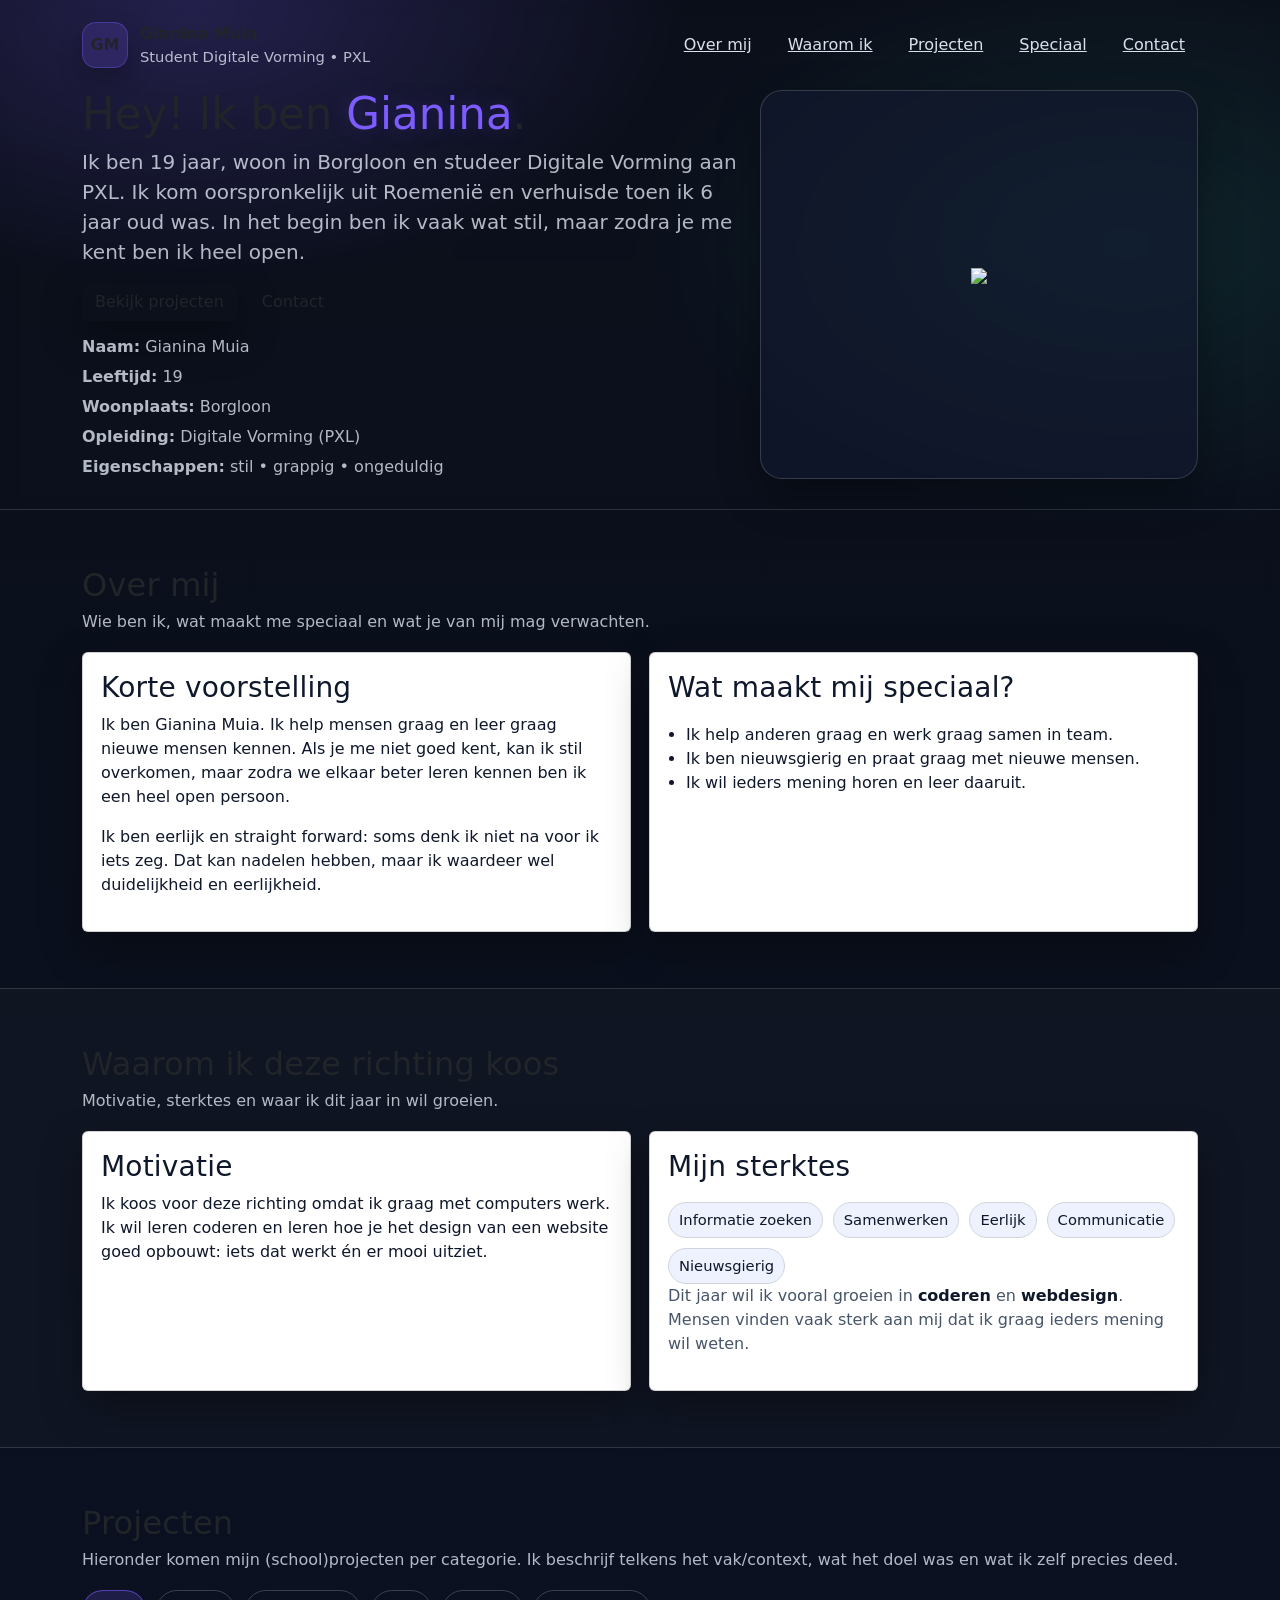
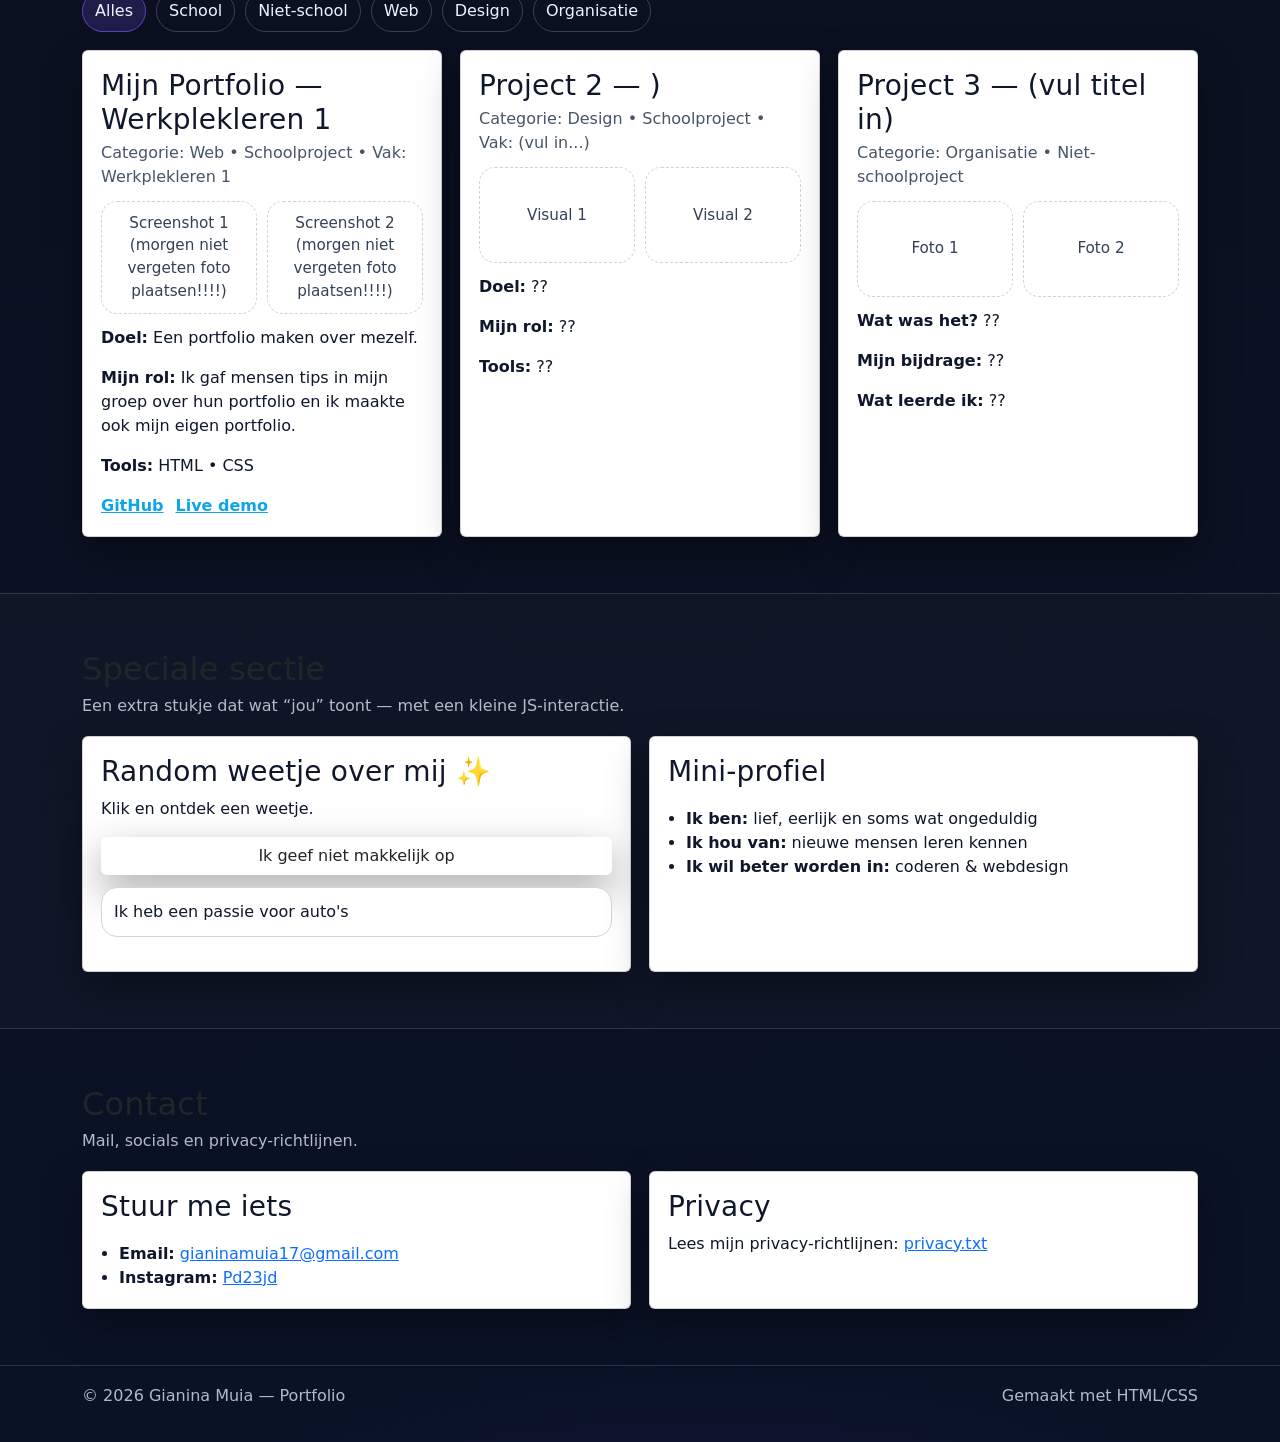
==== commit 3e5aa5ba: "Merge remote-tracking branch 'origin/main' # Conflicts: #	index.html" ====
--- a/index.html
+++ b/index.html
@@ -1,12 +1,13 @@
 <!DOCTYPE html>
-<html lang="nl">
+<html lang="en">
 <head>
     <meta charset="UTF-8">
     <meta name="viewport" content="width=device-width, initial-scale=1">
-    <title>Portfolio Gianina Muia</title>
+    <title>GianinaMuiaDVOAPortfolio</title>
     <link rel="stylesheet" href="styles.css">
+
+    <link href="https://cdn.jsdelivr.net/npm/bootstrap@5.3.2/dist/css/bootstrap.min.css" rel="stylesheet">
 </head>
-
 <body>
 <a class="skip-link" href="#main">Ga naar inhoud</a>
 
@@ -21,6 +22,9 @@
         </div>
 
         <nav class="nav" aria-label="Hoofdnavigatie">
+            <button class="nav-toggle" type="button" aria-expanded="false" aria-controls="navList">
+                Menu
+            </button>
             <ul id="navList" class="nav-list">
                 <li><a href="#over-mij">Over mij</a></li>
                 <li><a href="#waarom">Waarom ik</a></li>
@@ -54,8 +58,10 @@
             </ul>
         </div>
 
-        <div class="hero-card">
-            <img src="mezelf.png" alt="Profielfoto van Gianina Muia">
+        <div class="hero-card" role="img" aria-label="Profielfoto placeholder">
+            <p class="tiny muted">
+                <img src="mezelf.png">
+            </p>
         </div>
     </div>
 </header>
@@ -140,23 +146,33 @@
                 </p>
             </header>
 
+            <div class="filters" aria-label="Project filters">
+                <button class="chip is-active" type="button" data-filter="all">Alles</button>
+                <button class="chip" type="button" data-filter="school">School</button>
+                <button class="chip" type="button" data-filter="niet-school">Niet-school</button>
+                <button class="chip" type="button" data-filter="web">Web</button>
+                <button class="chip" type="button" data-filter="design">Design</button>
+                <button class="chip" type="button" data-filter="organisatie">Organisatie</button>
+            </div>
+
             <div class="projects">
 
-                <article class="project card">
+                <!-- PROJECT 1  -->
+                <article class="project card" data-tags="school web">
                     <header class="project-header">
                         <h3>Mijn Portfolio — Werkplekleren 1</h3>
                         <p class="muted">Categorie: Web • Schoolproject • Vak: Werkplekleren 1</p>
                     </header>
 
                     <div class="project-media">
-                        <div class="shot">Screenshot 1 (foto toevoegen)</div>
-                        <div class="shot">Screenshot 2 (foto toevoegen)</div>
+                        <div class="shot">Screenshot 1 (morgen niet vergeten foto plaatsen!!!!)</div>
+                        <div class="shot">Screenshot 2 (morgen niet vergeten foto plaatsen!!!!)</div>
                     </div>
 
                     <div class="project-body">
                         <p><strong>Doel:</strong> Een portfolio maken over mezelf.</p>
                         <p><strong>Mijn rol:</strong> Ik gaf mensen tips in mijn groep over hun portfolio en ik maakte ook mijn eigen portfolio.</p>
-                        <p><strong>Tools:</strong> HTML • CSS</p>
+                        <p><strong>Tools:</strong> HTML • CSS </p>
 
                         <div class="project-links">
                             <a href="#" target="_blank" rel="noreferrer">GitHub</a>
@@ -164,40 +180,40 @@
                         </div>
                     </div>
                 </article>
-
-                <article class="project card">
+                <article class="project card" data-tags="school design">
                     <header class="project-header">
-                        <h3>Project 2</h3>
-                        <p class="muted">Categorie: Design • Schoolproject</p>
+                        <h3>Project 2 — )</h3>
+                        <p class="muted">Categorie: Design • Schoolproject • Vak: (vul in...)</p>
                     </header>
 
                     <div class="project-media">
-                        <div class="shot">Visual 1</div>
-                        <div class="shot">Visual 2</div>
+                        <div class="shot">Visual 1 </div>
+                        <div class="shot">Visual 2 </div>
                     </div>
 
                     <div class="project-body">
-                        <p><strong>Doel:</strong> (vul in)</p>
-                        <p><strong>Mijn rol:</strong> (vul in)</p>
-                        <p><strong>Tools:</strong> (vul in)</p>
-                    </div>
-                </article>
-
-                <article class="project card">
+                        <p><strong>Doel:</strong> ??</p>
+                        <p><strong>Mijn rol:</strong> ??</p>
+                        <p><strong>Tools:</strong> ?? </p>
+                    </div>
+                </article>
+
+                <!-- PROJECT 3  -->
+                <article class="project card" data-tags="niet-school organisatie">
                     <header class="project-header">
-                        <h3>Project 3</h3>
+                        <h3>Project 3 — (vul titel in)</h3>
                         <p class="muted">Categorie: Organisatie • Niet-schoolproject</p>
                     </header>
 
                     <div class="project-media">
-                        <div class="shot">Foto 1</div>
+                        <div class="shot">Foto 1 </div>
                         <div class="shot">Foto 2</div>
                     </div>
 
                     <div class="project-body">
-                        <p><strong>Wat was het?</strong> (vul in)</p>
-                        <p><strong>Mijn bijdrage:</strong> (vul in)</p>
-                        <p><strong>Wat leerde ik:</strong> (vul in)</p>
+                        <p><strong>Wat was het?</strong> ??</p>
+                        <p><strong>Mijn bijdrage:</strong> ??</p>
+                        <p><strong>Wat leerde ik:</strong> ??</p>
                     </div>
                 </article>
 
@@ -209,14 +225,15 @@
         <div class="container">
             <header class="section-header">
                 <h2>Speciale sectie</h2>
-                <p>Een extra stukje dat wat “jou” toont (zonder JS).</p>
+                <p>Een extra stukje dat wat “jou” toont — met een kleine JS-interactie.</p>
             </header>
 
             <div class="grid-2">
                 <article class="card">
                     <h3>Random weetje over mij ✨</h3>
-                    <p>Ik heb een passie voor auto's.</p>
-                    <p class="muted">Ik geef niet makkelijk op.</p>
+                    <p>Klik en ontdek een weetje.</p>
+                    <button class="btn" id="factBtn" type="button">Ik geef niet makkelijk op</button>
+                    <p class="fact" id="factOutput" aria-live="polite">Ik heb een passie voor auto's</p>
                 </article>
 
                 <article class="card">
@@ -262,9 +279,56 @@
 
 <footer class="site-footer">
     <div class="container footer-inner">
-        <p>© 2026 Gianina Muia — Portfolio</p>
+        <p>© <span id="year"></span> Gianina Muia — Portfolio</p>
         <p class="muted">Gemaakt met HTML/CSS</p>
     </div>
 </footer>
+
+<script>
+
+    const toggle = document.querySelector(".nav-toggle");
+    const navList = document.querySelector("#navList");
+    toggle?.addEventListener("click", () => {
+        const expanded = toggle.getAttribute("aria-expanded") === "true";
+        toggle.setAttribute("aria-expanded", String(!expanded));
+        navList.classList.toggle("is-open");
+    });
+
+
+    const chips = document.querySelectorAll(".chip");
+    const projects = document.querySelectorAll(".project");
+    chips.forEach((chip) => {
+        chip.addEventListener("click", () => {
+            chips.forEach(c => c.classList.remove("is-active"));
+            chip.classList.add("is-active");
+
+            const filter = chip.dataset.filter;
+            projects.forEach((p) => {
+                const tags = (p.dataset.tags || "").split(" ");
+                const show = filter === "all" || tags.includes(filter);
+                p.style.display = show ? "" : "none";
+            });
+        });
+    });
+
+
+    const facts = [
+        "Ik ben verhuisd uit Roemenië toen ik 6 jaar was.",
+        "In het begin ben ik stil, maar als je me kent ben ik heel open.",
+        "Ik help mensen graag en leer graag nieuwe mensen kennen.",
+        "Ik ben eerlijk/straight forward (soms té direct).",
+        "Ik wil dit jaar beter worden in coderen en webdesign."
+    ];
+
+    const factBtn = document.querySelector("#factBtn");
+    const factOutput = document.querySelector("#factOutput");
+    factBtn?.addEventListener("click", () => {
+        const pick = facts[Math.floor(Math.random() * facts.length)];
+        factOutput.textContent = pick;
+    });
+
+
+    document.querySelector("#year").textContent = String(new Date().getFullYear());
+</script>
 </body>
-</html>
+</html>
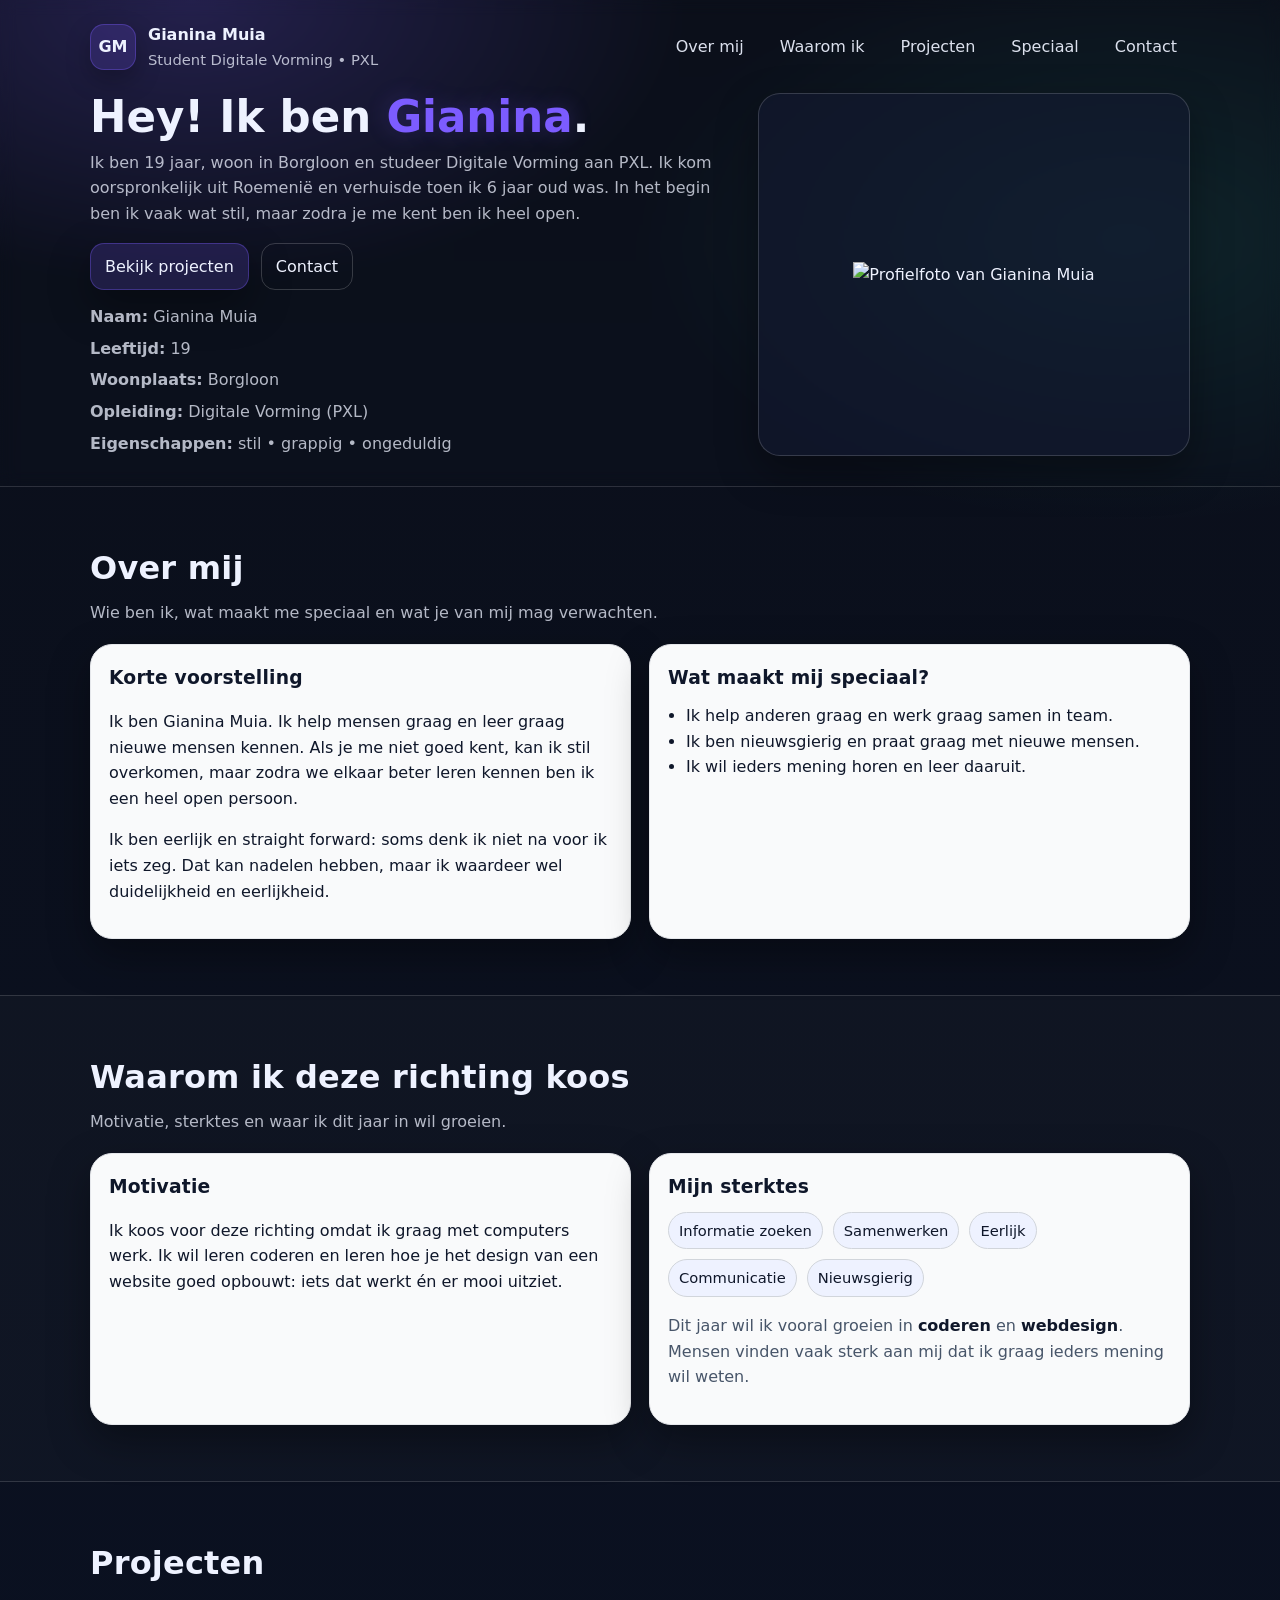
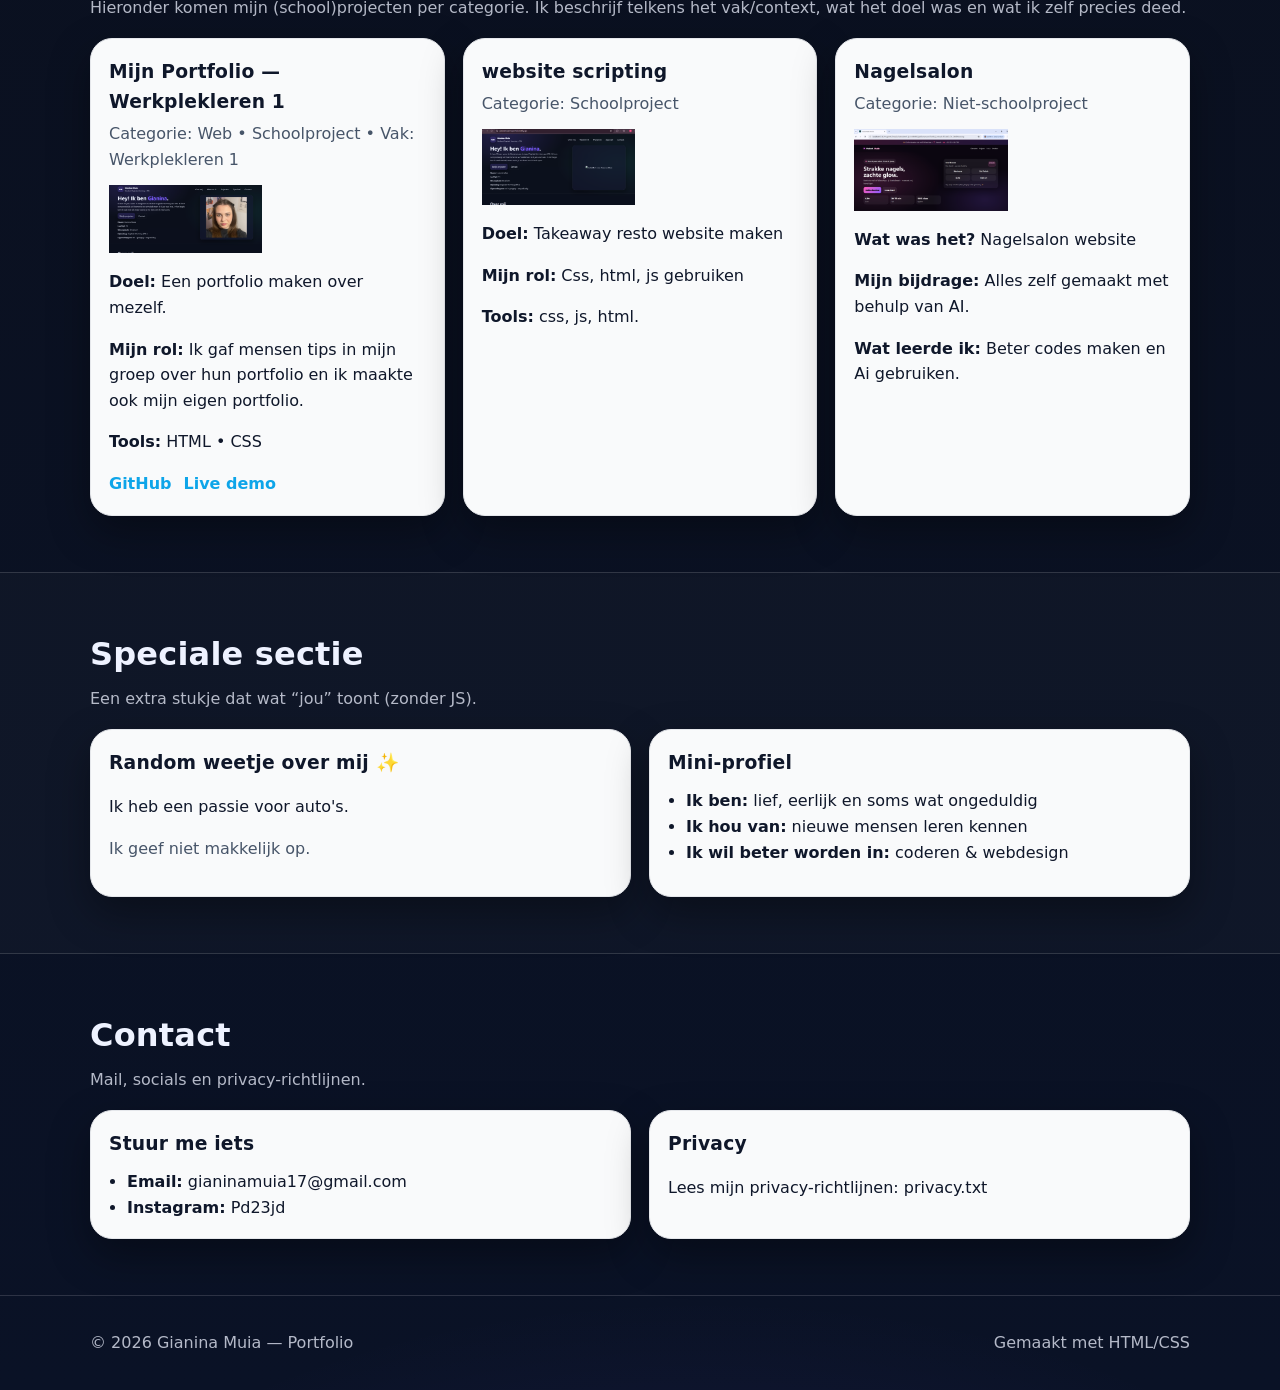
==== commit be00aa28: "first commit mijn naam toegevoegd Ik heb een portfolio-website gemaakt met HTML en CSS. Ik heb gezor" ====
--- a/index.html
+++ b/index.html
@@ -1,13 +1,12 @@
 <!DOCTYPE html>
-<html lang="en">
+<html lang="nl">
 <head>
     <meta charset="UTF-8">
     <meta name="viewport" content="width=device-width, initial-scale=1">
-    <title>GianinaMuiaDVOAPortfolio</title>
+    <title>Portfolio Gianina Muia</title>
     <link rel="stylesheet" href="styles.css">
-
-    <link href="https://cdn.jsdelivr.net/npm/bootstrap@5.3.2/dist/css/bootstrap.min.css" rel="stylesheet">
 </head>
+
 <body>
 <a class="skip-link" href="#main">Ga naar inhoud</a>
 
@@ -22,9 +21,6 @@
         </div>
 
         <nav class="nav" aria-label="Hoofdnavigatie">
-            <button class="nav-toggle" type="button" aria-expanded="false" aria-controls="navList">
-                Menu
-            </button>
             <ul id="navList" class="nav-list">
                 <li><a href="#over-mij">Over mij</a></li>
                 <li><a href="#waarom">Waarom ik</a></li>
@@ -58,10 +54,8 @@
             </ul>
         </div>
 
-        <div class="hero-card" role="img" aria-label="Profielfoto placeholder">
-            <p class="tiny muted">
-                <img src="mezelf.png">
-            </p>
+        <div class="hero-card">
+            <img src="mezelf.png" alt="Profielfoto van Gianina Muia">
         </div>
     </div>
 </header>
@@ -146,33 +140,22 @@
                 </p>
             </header>
 
-            <div class="filters" aria-label="Project filters">
-                <button class="chip is-active" type="button" data-filter="all">Alles</button>
-                <button class="chip" type="button" data-filter="school">School</button>
-                <button class="chip" type="button" data-filter="niet-school">Niet-school</button>
-                <button class="chip" type="button" data-filter="web">Web</button>
-                <button class="chip" type="button" data-filter="design">Design</button>
-                <button class="chip" type="button" data-filter="organisatie">Organisatie</button>
-            </div>
-
             <div class="projects">
 
-                <!-- PROJECT 1  -->
-                <article class="project card" data-tags="school web">
+                <article class="project card">
                     <header class="project-header">
                         <h3>Mijn Portfolio — Werkplekleren 1</h3>
                         <p class="muted">Categorie: Web • Schoolproject • Vak: Werkplekleren 1</p>
                     </header>
 
                     <div class="project-media">
-                        <div class="shot">Screenshot 1 (morgen niet vergeten foto plaatsen!!!!)</div>
-                        <div class="shot">Screenshot 2 (morgen niet vergeten foto plaatsen!!!!)</div>
+                        <img src="portfolio.png" alt="foto van mijn portfolio project">
                     </div>
 
                     <div class="project-body">
                         <p><strong>Doel:</strong> Een portfolio maken over mezelf.</p>
                         <p><strong>Mijn rol:</strong> Ik gaf mensen tips in mijn groep over hun portfolio en ik maakte ook mijn eigen portfolio.</p>
-                        <p><strong>Tools:</strong> HTML • CSS </p>
+                        <p><strong>Tools:</strong> HTML • CSS</p>
 
                         <div class="project-links">
                             <a href="#" target="_blank" rel="noreferrer">GitHub</a>
@@ -180,40 +163,38 @@
                         </div>
                     </div>
                 </article>
-                <article class="project card" data-tags="school design">
+
+                <article class="project card">
                     <header class="project-header">
-                        <h3>Project 2 — )</h3>
-                        <p class="muted">Categorie: Design • Schoolproject • Vak: (vul in...)</p>
+                        <h3>website scripting</h3>
+                        <p class="muted">Categorie: Schoolproject</p>
                     </header>
 
                     <div class="project-media">
-                        <div class="shot">Visual 1 </div>
-                        <div class="shot">Visual 2 </div>
+                        <img src="screen%202.png" alt="foto van mijn website scripting project">
                     </div>
 
                     <div class="project-body">
-                        <p><strong>Doel:</strong> ??</p>
-                        <p><strong>Mijn rol:</strong> ??</p>
-                        <p><strong>Tools:</strong> ?? </p>
-                    </div>
-                </article>
-
-                <!-- PROJECT 3  -->
-                <article class="project card" data-tags="niet-school organisatie">
+                        <p><strong>Doel:</strong> Takeaway resto website maken</p>
+                        <p><strong>Mijn rol:</strong> Css, html, js gebruiken </p>
+                        <p><strong>Tools:</strong> css, js, html. </p>
+                    </div>
+                </article>
+
+                <article class="project card">
                     <header class="project-header">
-                        <h3>Project 3 — (vul titel in)</h3>
-                        <p class="muted">Categorie: Organisatie • Niet-schoolproject</p>
+                        <h3>Nagelsalon </h3>
+                        <p class="muted">Categorie: Niet-schoolproject</p>
                     </header>
 
                     <div class="project-media">
-                        <div class="shot">Foto 1 </div>
-                        <div class="shot">Foto 2</div>
+                        <img src="nails.png" alt="foto van mijn nagelsalon project">
                     </div>
 
                     <div class="project-body">
-                        <p><strong>Wat was het?</strong> ??</p>
-                        <p><strong>Mijn bijdrage:</strong> ??</p>
-                        <p><strong>Wat leerde ik:</strong> ??</p>
+                        <p><strong>Wat was het?</strong> Nagelsalon website</p>
+                        <p><strong>Mijn bijdrage:</strong> Alles zelf gemaakt met behulp van AI.</p>
+                        <p><strong>Wat leerde ik:</strong> Beter codes maken en Ai gebruiken.</p>
                     </div>
                 </article>
 
@@ -225,15 +206,14 @@
         <div class="container">
             <header class="section-header">
                 <h2>Speciale sectie</h2>
-                <p>Een extra stukje dat wat “jou” toont — met een kleine JS-interactie.</p>
+                <p>Een extra stukje dat wat “jou” toont (zonder JS).</p>
             </header>
 
             <div class="grid-2">
                 <article class="card">
                     <h3>Random weetje over mij ✨</h3>
-                    <p>Klik en ontdek een weetje.</p>
-                    <button class="btn" id="factBtn" type="button">Ik geef niet makkelijk op</button>
-                    <p class="fact" id="factOutput" aria-live="polite">Ik heb een passie voor auto's</p>
+                    <p>Ik heb een passie voor auto's.</p>
+                    <p class="muted">Ik geef niet makkelijk op.</p>
                 </article>
 
                 <article class="card">
@@ -279,56 +259,9 @@
 
 <footer class="site-footer">
     <div class="container footer-inner">
-        <p>© <span id="year"></span> Gianina Muia — Portfolio</p>
+        <p>© 2026 Gianina Muia — Portfolio</p>
         <p class="muted">Gemaakt met HTML/CSS</p>
     </div>
 </footer>
-
-<script>
-
-    const toggle = document.querySelector(".nav-toggle");
-    const navList = document.querySelector("#navList");
-    toggle?.addEventListener("click", () => {
-        const expanded = toggle.getAttribute("aria-expanded") === "true";
-        toggle.setAttribute("aria-expanded", String(!expanded));
-        navList.classList.toggle("is-open");
-    });
-
-
-    const chips = document.querySelectorAll(".chip");
-    const projects = document.querySelectorAll(".project");
-    chips.forEach((chip) => {
-        chip.addEventListener("click", () => {
-            chips.forEach(c => c.classList.remove("is-active"));
-            chip.classList.add("is-active");
-
-            const filter = chip.dataset.filter;
-            projects.forEach((p) => {
-                const tags = (p.dataset.tags || "").split(" ");
-                const show = filter === "all" || tags.includes(filter);
-                p.style.display = show ? "" : "none";
-            });
-        });
-    });
-
-
-    const facts = [
-        "Ik ben verhuisd uit Roemenië toen ik 6 jaar was.",
-        "In het begin ben ik stil, maar als je me kent ben ik heel open.",
-        "Ik help mensen graag en leer graag nieuwe mensen kennen.",
-        "Ik ben eerlijk/straight forward (soms té direct).",
-        "Ik wil dit jaar beter worden in coderen en webdesign."
-    ];
-
-    const factBtn = document.querySelector("#factBtn");
-    const factOutput = document.querySelector("#factOutput");
-    factBtn?.addEventListener("click", () => {
-        const pick = facts[Math.floor(Math.random() * facts.length)];
-        factOutput.textContent = pick;
-    });
-
-
-    document.querySelector("#year").textContent = String(new Date().getFullYear());
-</script>
 </body>
 </html>
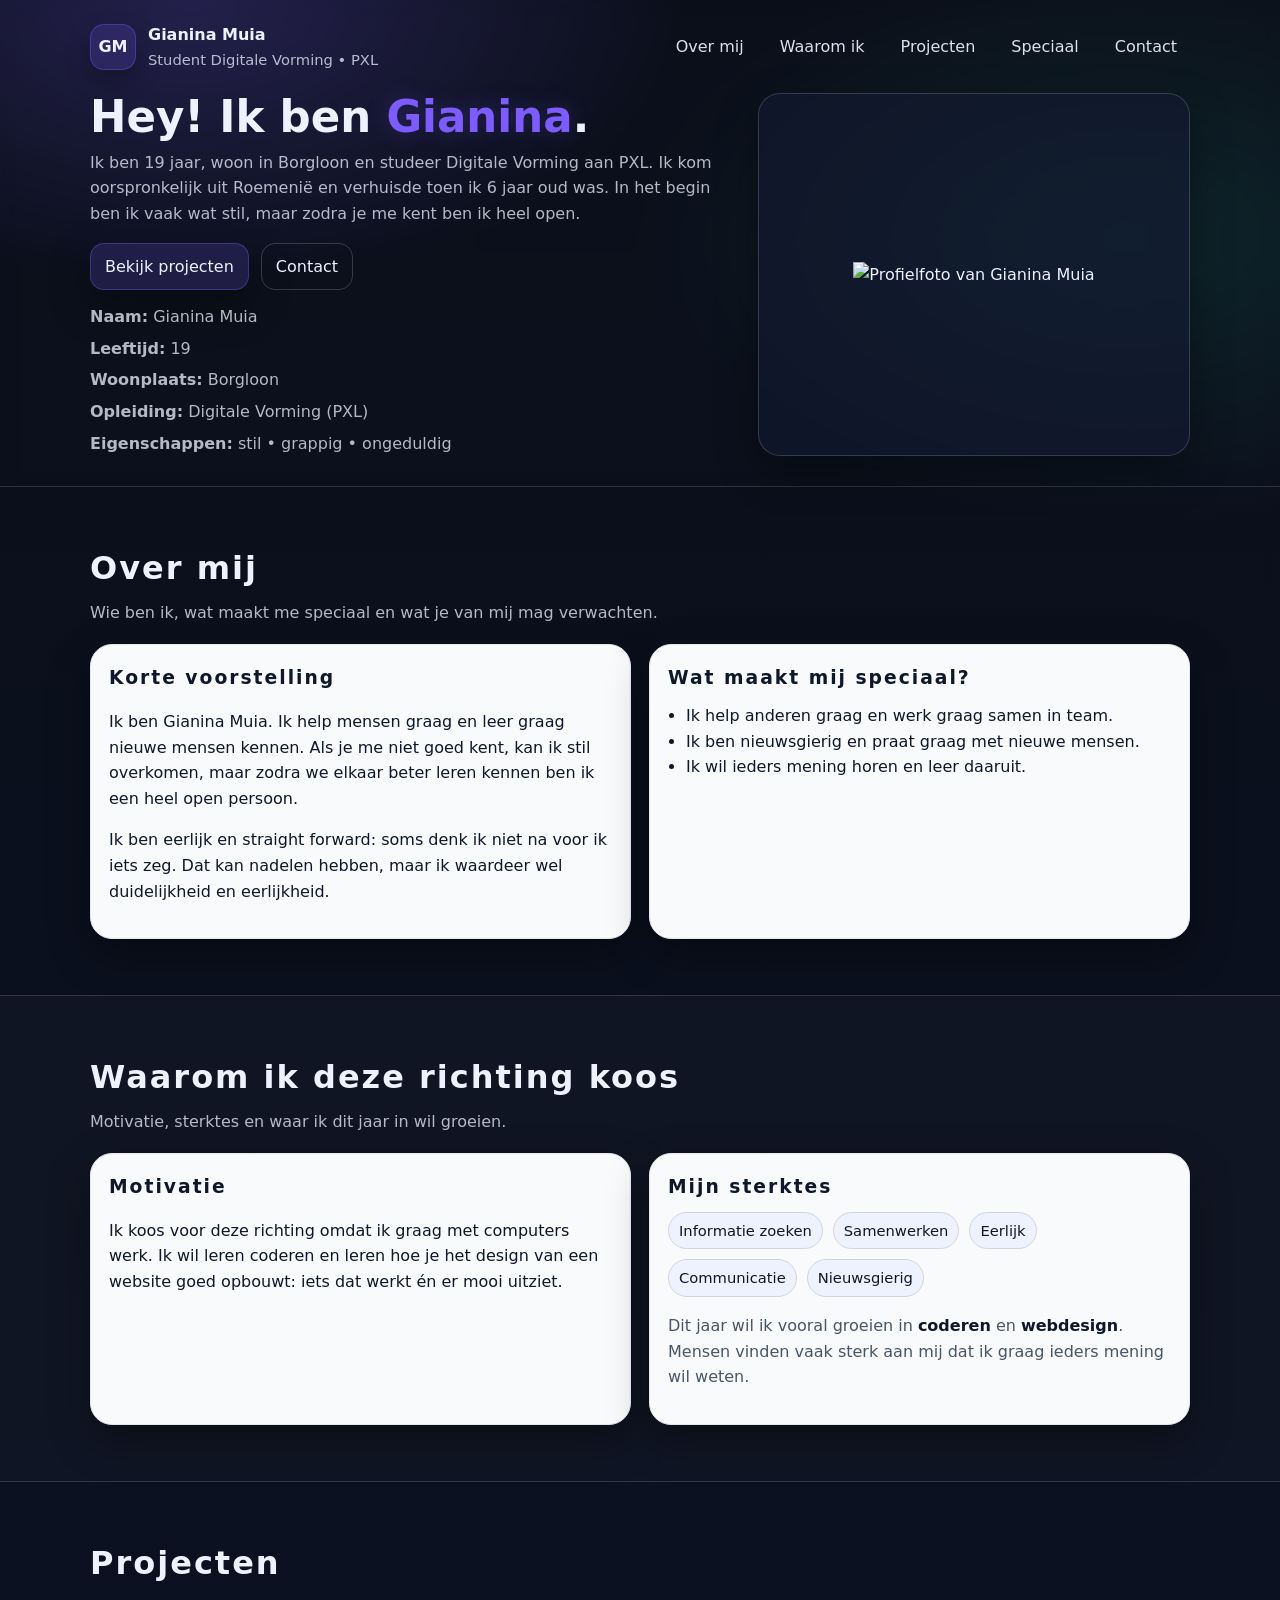
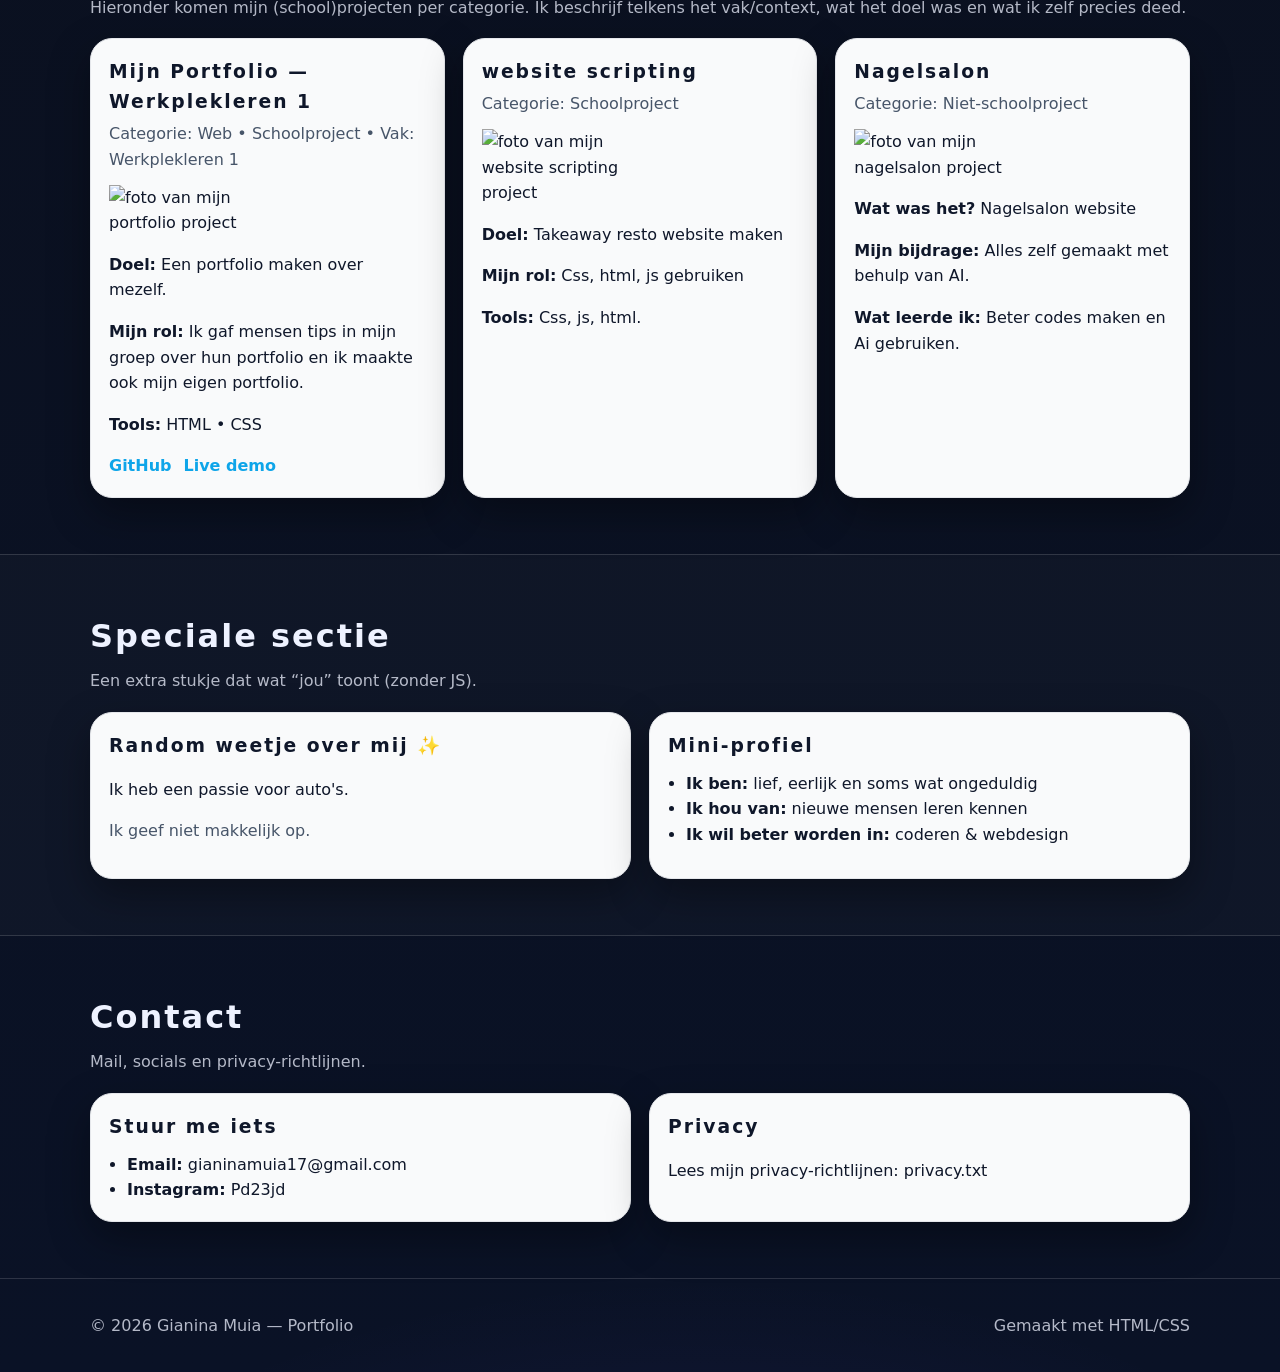
==== commit 1858f221: "first commit mijn naam toegevoegd Ik heb een portfolio-website gemaakt met HTML en CSS. Ik heb gezor" ====
--- a/index.html
+++ b/index.html
@@ -177,7 +177,7 @@
                     <div class="project-body">
                         <p><strong>Doel:</strong> Takeaway resto website maken</p>
                         <p><strong>Mijn rol:</strong> Css, html, js gebruiken </p>
-                        <p><strong>Tools:</strong> css, js, html. </p>
+                        <p><strong>Tools:</strong> Css, js, html. </p>
                     </div>
                 </article>
 
--- a/styles.css
+++ b/styles.css
@@ -254,7 +254,7 @@
 .section-header h2{
     margin:0 0 6px;
     font-size: clamp(1.5rem, 2.6vw, 2rem);
-    letter-spacing:.2px;
+    letter-spacing:2px;
 }
 .section-header p{
     margin:0;
@@ -279,7 +279,7 @@
 .card h3{
     margin:0 0 8px;
     color: var(--textOnLight);
-    letter-spacing:.2px;
+    letter-spacing:2px;
 }
 
 .card p{ color: var(--textOnLight); }
@@ -423,5 +423,40 @@
         min-width:220px;
         box-shadow: var(--shadow);
     }
+    body {
+        font-family: Arial, sans-serif;
+        line-height: 1.6;
+        margin: 40px;
+        background-color: #f9f9f9;
+        color: #333;
+    }
+
+    h2 {
+        text-align: center;
+        margin-bottom: 40px;
+    }
+
+    h2 {
+        color: #2c3e50;
+        margin-top: 40px;
+    }
+
+    h3 {
+        margin-top: 20px;
+        color: #34495e;
+    }
+
+    p {
+        margin: 8px 0 16px 0;
+    }
+
+    section {
+        background: #ffffff;
+        padding: 20px;
+        border-radius: 8px;
+        margin-bottom: 30px;
+        box-shadow: 0 0 10px rgba(0,0,0,0.05);
+    }
+
     .nav-list.is-open{ display:flex; }
 }
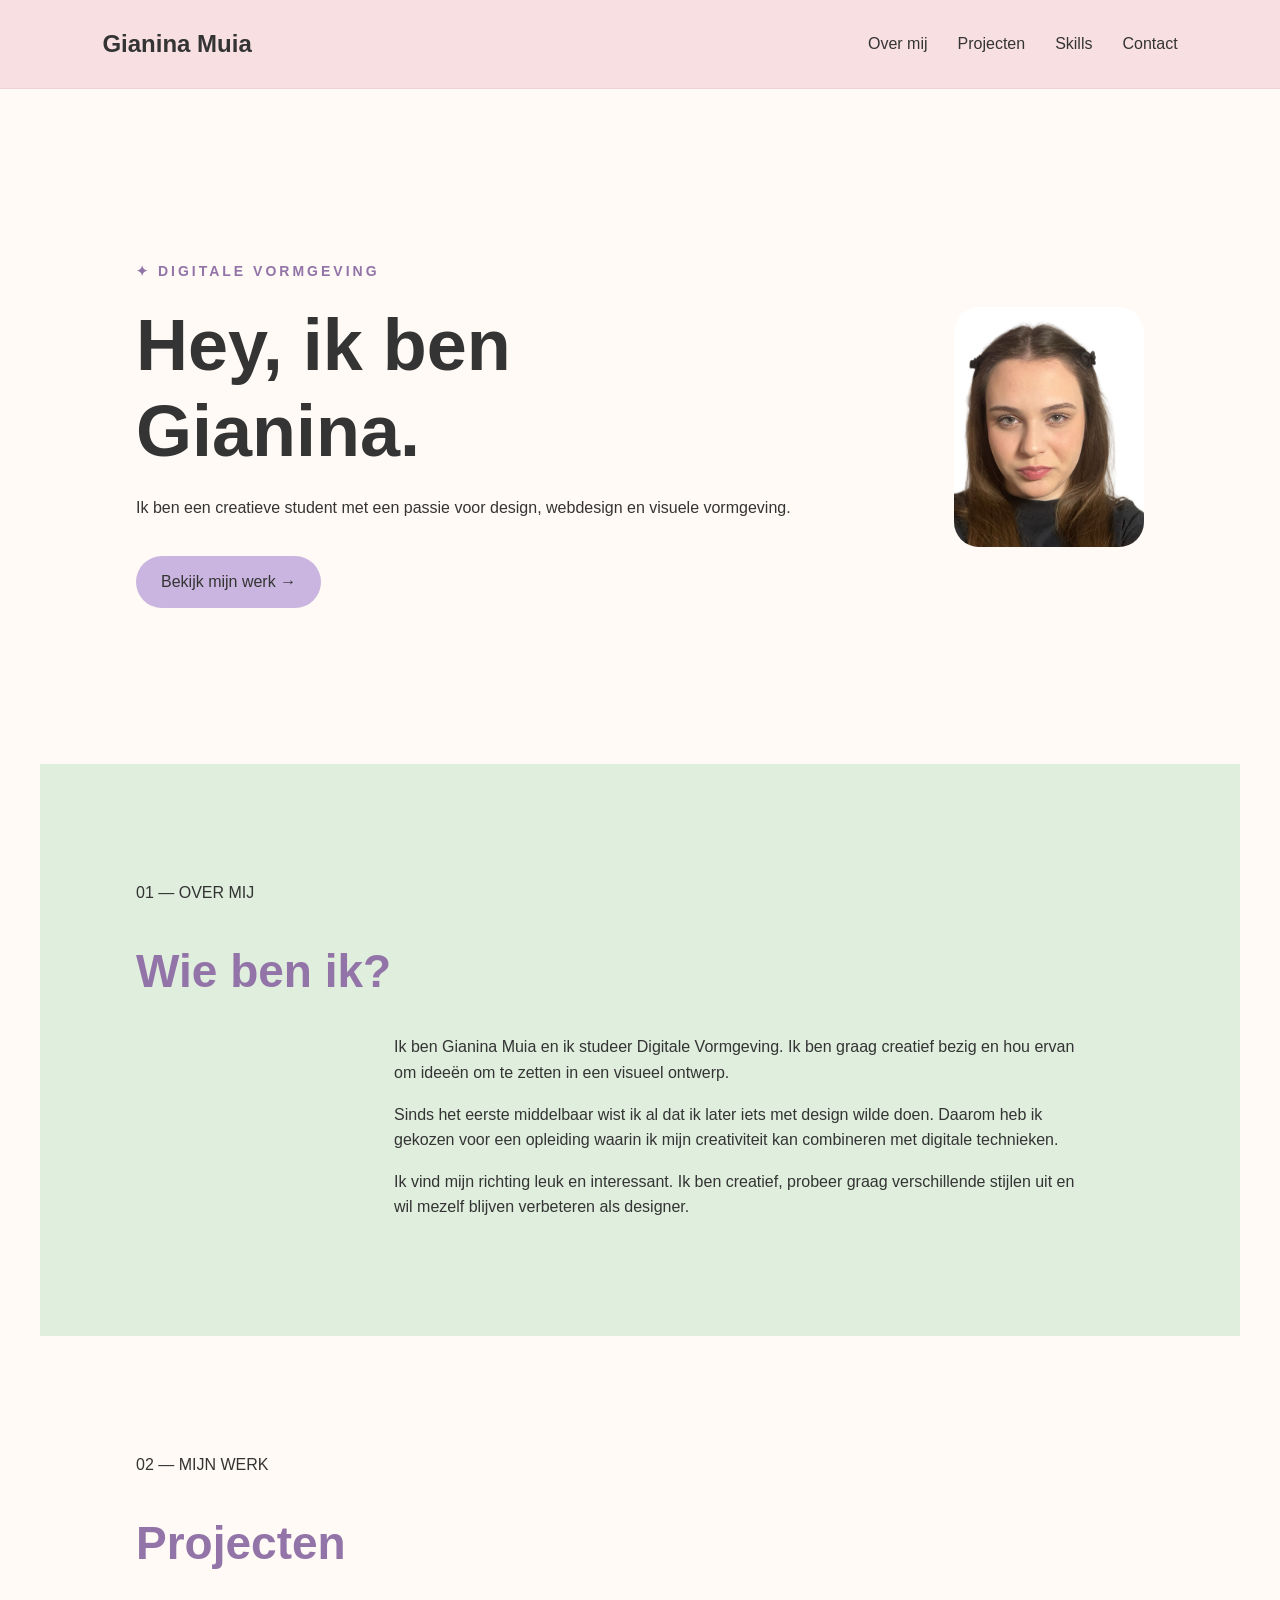
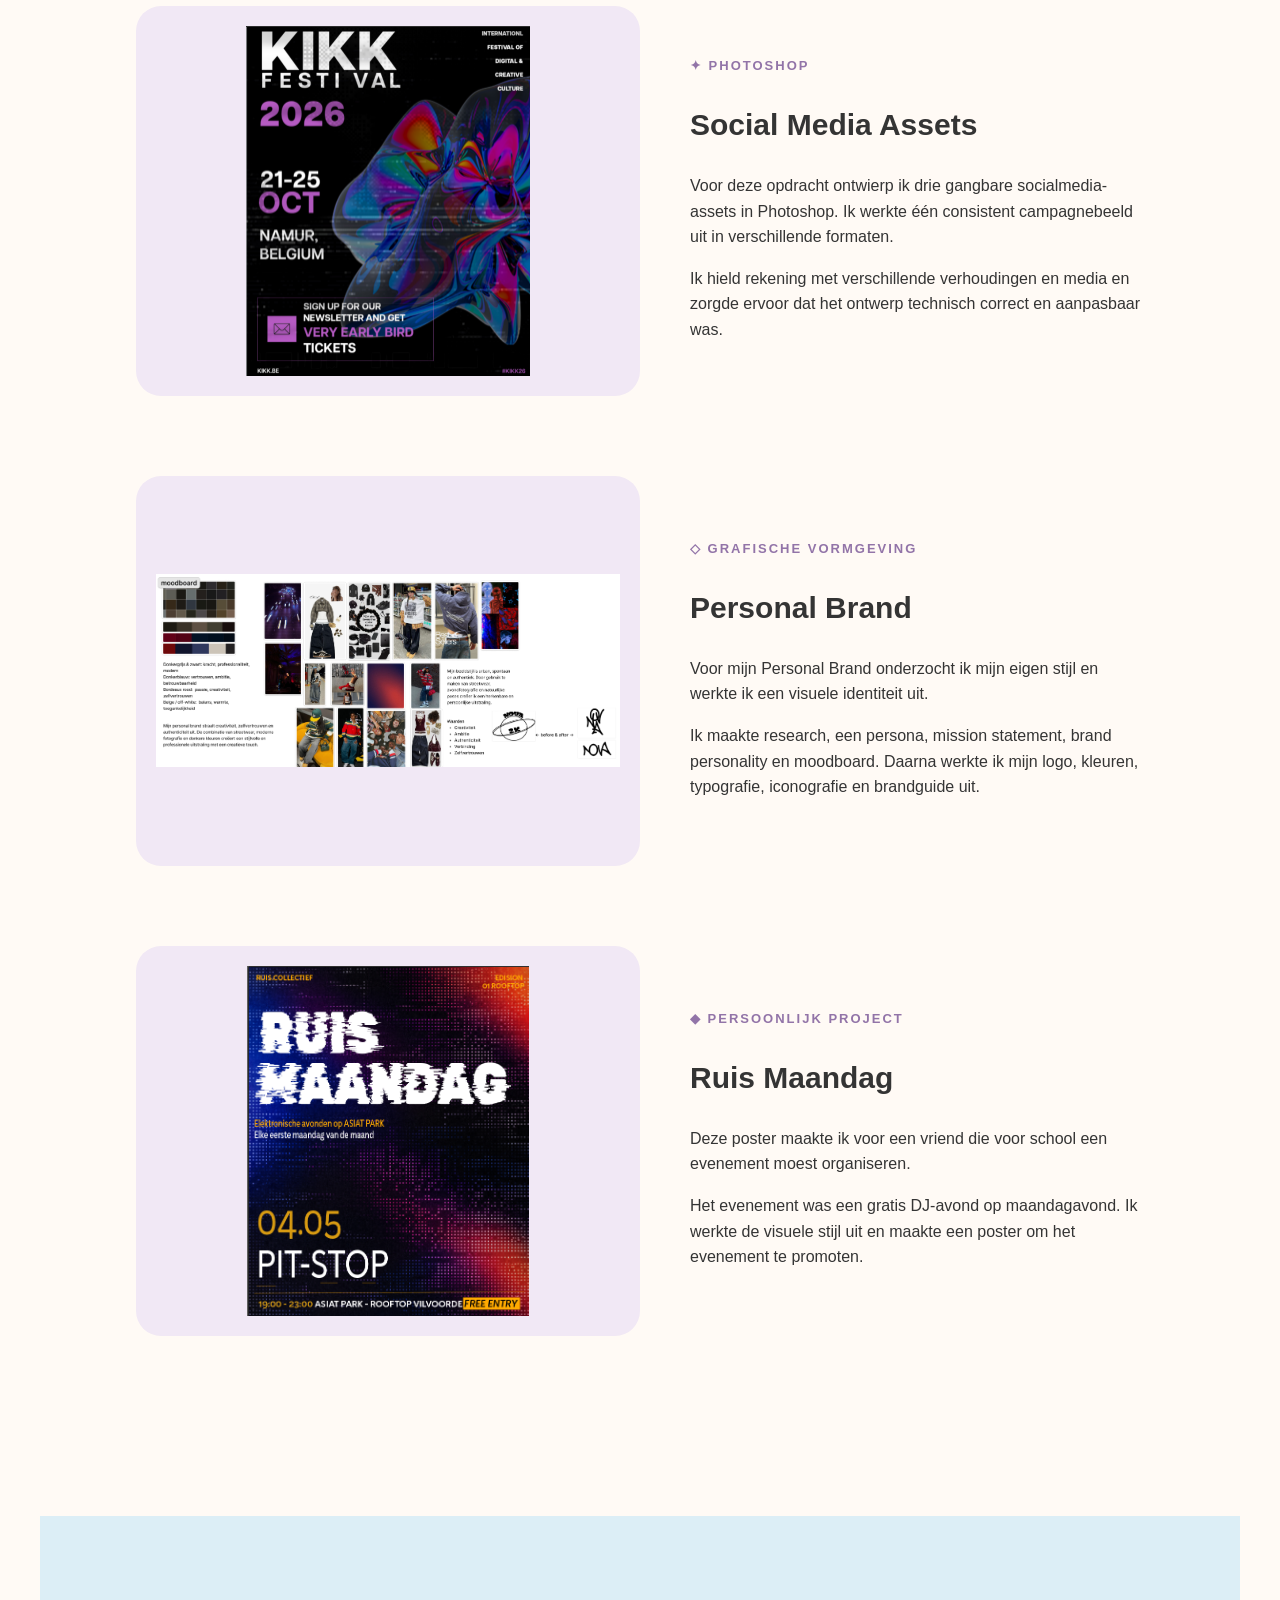
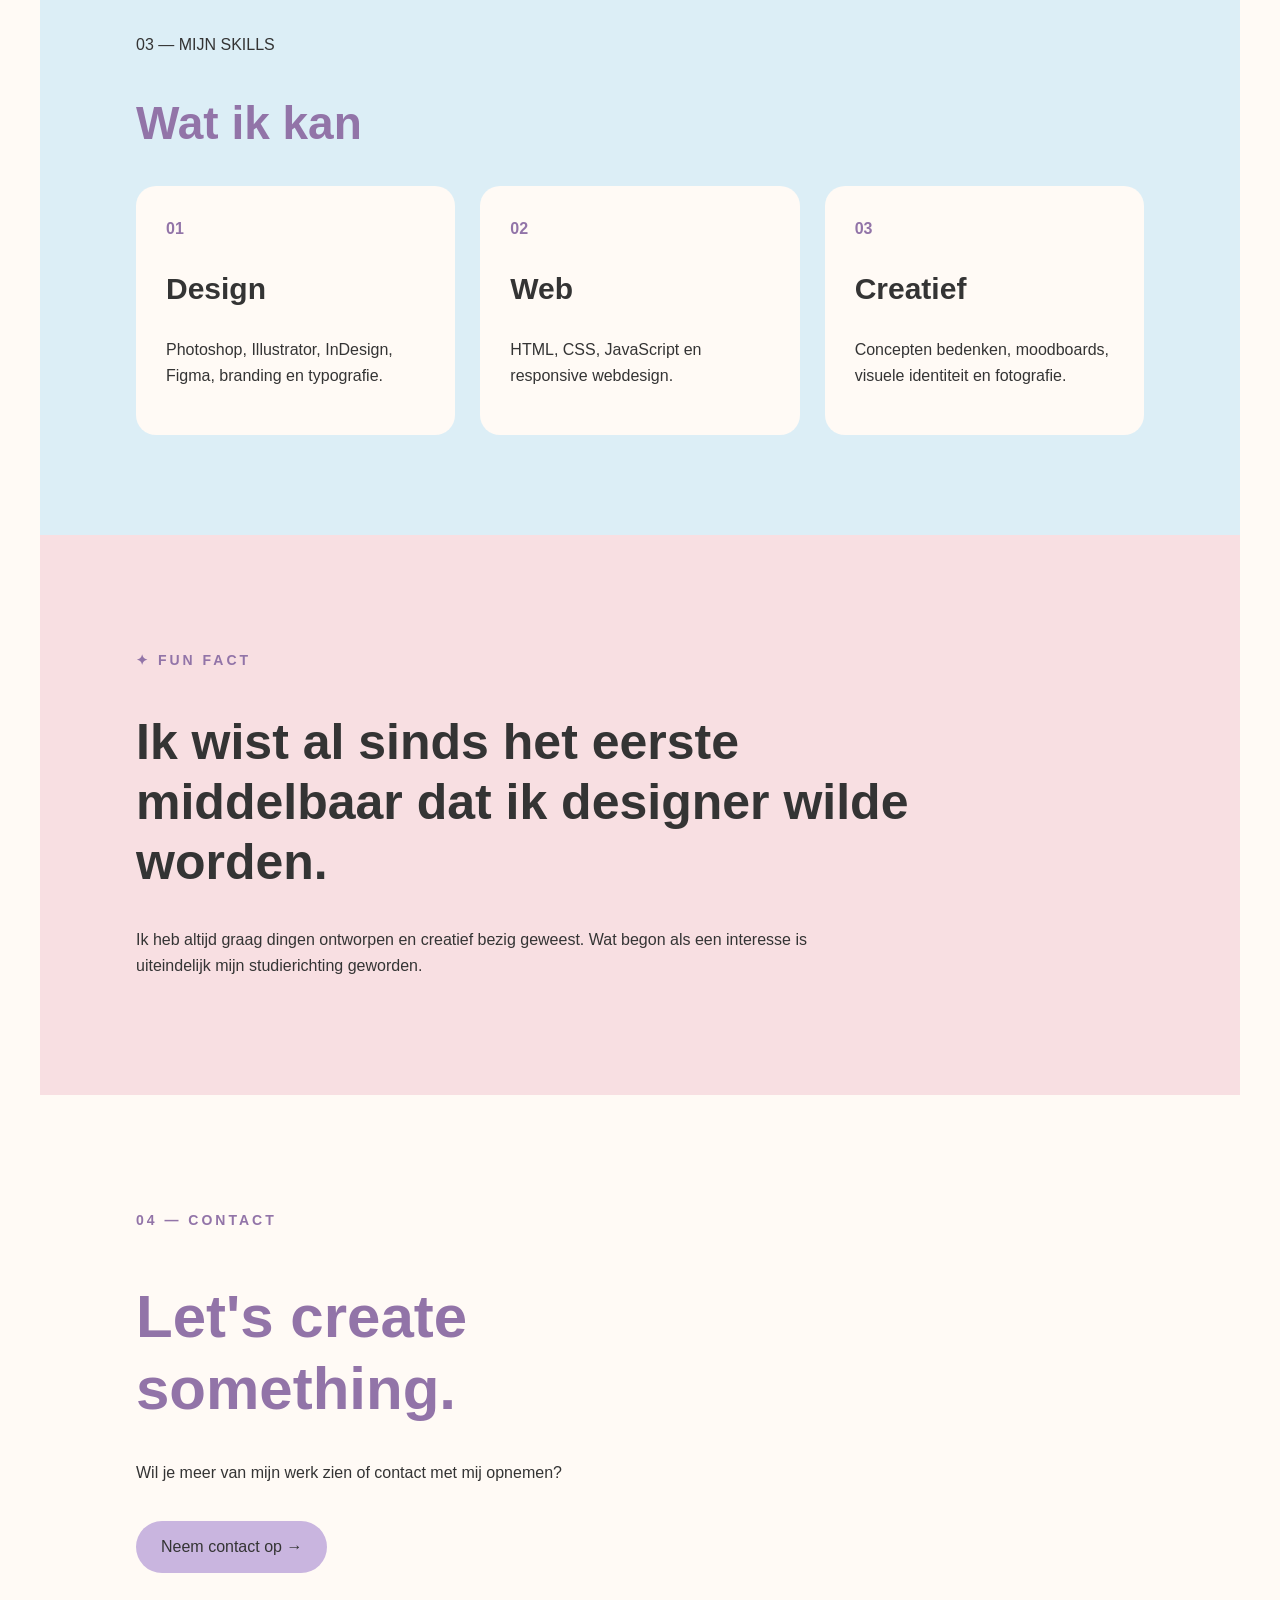
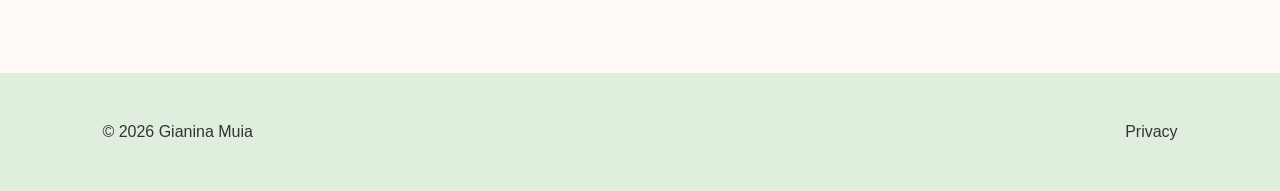
==== commit de0a5599: "first commit mijn naam toegevoegd Ik heb een portfolio-website gemaakt met HTML en CSS. Ik heb gezor" ====
--- a/index.html
+++ b/index.html
@@ -1,267 +1,290 @@
 <!DOCTYPE html>
 <html lang="nl">
+
 <head>
     <meta charset="UTF-8">
-    <meta name="viewport" content="width=device-width, initial-scale=1">
-    <title>Portfolio Gianina Muia</title>
+    <meta name="viewport" content="width=device-width, initial-scale=1.0">
+    <title>Gianina Muia | Portfolio</title>
     <link rel="stylesheet" href="styles.css">
 </head>
 
 <body>
-<a class="skip-link" href="#main">Ga naar inhoud</a>
-
-<header class="site-header">
-    <div class="container header-inner">
-        <div class="brand">
-            <span class="logo" aria-hidden="true">GM</span>
-            <div>
-                <p class="brand-name">Gianina Muia</p>
-                <p class="brand-subtitle">Student Digitale Vorming • PXL</p>
-            </div>
-        </div>
-
-        <nav class="nav" aria-label="Hoofdnavigatie">
-            <ul id="navList" class="nav-list">
-                <li><a href="#over-mij">Over mij</a></li>
-                <li><a href="#waarom">Waarom ik</a></li>
-                <li><a href="#projecten">Projecten</a></li>
-                <li><a href="#speciaal">Speciaal</a></li>
-                <li><a href="#contact">Contact</a></li>
-            </ul>
-        </nav>
-    </div>
-
-    <div class="container hero">
-        <div class="hero-text">
-            <h1>Hey! Ik ben <span class="accent">Gianina</span>.</h1>
-            <p class="lead">
-                Ik ben 19 jaar, woon in Borgloon en studeer Digitale Vorming aan PXL.
-                Ik kom oorspronkelijk uit Roemenië en verhuisde toen ik 6 jaar oud was.
-                In het begin ben ik vaak wat stil, maar zodra je me kent ben ik heel open.
-            </p>
-
-            <div class="hero-actions">
-                <a class="btn" href="#projecten">Bekijk projecten</a>
-                <a class="btn btn-ghost" href="#contact">Contact</a>
-            </div>
-
-            <ul class="quick-facts" aria-label="Snelle feiten">
-                <li><strong>Naam:</strong> Gianina Muia</li>
-                <li><strong>Leeftijd:</strong> 19</li>
-                <li><strong>Woonplaats:</strong> Borgloon</li>
-                <li><strong>Opleiding:</strong> Digitale Vorming (PXL)</li>
-                <li><strong>Eigenschappen:</strong> stil • grappig • ongeduldig</li>
-            </ul>
-        </div>
-
-        <div class="hero-card">
-            <img src="mezelf.png" alt="Profielfoto van Gianina Muia">
-        </div>
-    </div>
+
+<header>
+    <nav>
+        <a class="logo" href="index.html">Gianina Muia</a>
+
+        <div class="navigatie">
+            <a href="#over-mij">Over mij</a>
+            <a href="#projecten">Projecten</a>
+            <a href="#skills">Skills</a>
+            <a href="contact.html">Contact</a>
+        </div>
+    </nav>
 </header>
 
-<main id="main" class="site-main">
-
-    <section id="over-mij" class="section">
-        <div class="container">
-            <header class="section-header">
-                <h2>Over mij</h2>
-                <p>Wie ben ik, wat maakt me speciaal en wat je van mij mag verwachten.</p>
-            </header>
-
-            <div class="grid-2">
-                <article class="card">
-                    <h3>Korte voorstelling</h3>
-                    <p>
-                        Ik ben Gianina Muia. Ik help mensen graag en leer graag nieuwe mensen kennen.
-                        Als je me niet goed kent, kan ik stil overkomen, maar zodra we elkaar beter leren kennen
-                        ben ik een heel open persoon.
-                    </p>
-                    <p>
-                        Ik ben eerlijk en straight forward: soms denk ik niet na voor ik iets zeg.
-                        Dat kan nadelen hebben, maar ik waardeer wel duidelijkheid en eerlijkheid.
-                    </p>
-                </article>
-
-                <article class="card">
-                    <h3>Wat maakt mij speciaal?</h3>
-                    <ul class="list">
-                        <li>Ik help anderen graag en werk graag samen in team.</li>
-                        <li>Ik ben nieuwsgierig en praat graag met nieuwe mensen.</li>
-                        <li>Ik wil ieders mening horen en leer daaruit.</li>
-                    </ul>
-                </article>
-            </div>
-        </div>
-    </section>
-
-    <section id="waarom" class="section section-alt">
-        <div class="container">
-            <header class="section-header">
-                <h2>Waarom ik deze richting koos</h2>
-                <p>Motivatie, sterktes en waar ik dit jaar in wil groeien.</p>
-            </header>
-
-            <div class="grid-2">
-                <article class="card">
-                    <h3>Motivatie</h3>
-                    <p>
-                        Ik koos voor deze richting omdat ik graag met computers werk.
-                        Ik wil leren coderen en leren hoe je het design van een website goed opbouwt:
-                        iets dat werkt én er mooi uitziet.
-                    </p>
-                </article>
-
-                <article class="card">
-                    <h3>Mijn sterktes</h3>
-                    <div class="tags" aria-label="Skills tags">
-                        <span class="tag">Informatie zoeken</span>
-                        <span class="tag">Samenwerken</span>
-                        <span class="tag">Eerlijk</span>
-                        <span class="tag">Communicatie</span>
-                        <span class="tag">Nieuwsgierig</span>
-                    </div>
-                    <p class="muted">
-                        Dit jaar wil ik vooral groeien in <strong>coderen</strong> en <strong>webdesign</strong>.
-                        Mensen vinden vaak sterk aan mij dat ik graag ieders mening wil weten.
-                    </p>
-                </article>
-            </div>
-        </div>
-    </section>
-
-    <section id="projecten" class="section">
-        <div class="container">
-            <header class="section-header">
-                <h2>Projecten</h2>
-                <p>
-                    Hieronder komen mijn (school)projecten per categorie. Ik beschrijf telkens het vak/context,
-                    wat het doel was en wat ik zelf precies deed.
-                </p>
-            </header>
-
-            <div class="projects">
-
-                <article class="project card">
-                    <header class="project-header">
-                        <h3>Mijn Portfolio — Werkplekleren 1</h3>
-                        <p class="muted">Categorie: Web • Schoolproject • Vak: Werkplekleren 1</p>
-                    </header>
-
-                    <div class="project-media">
-                        <img src="portfolio.png" alt="foto van mijn portfolio project">
-                    </div>
-
-                    <div class="project-body">
-                        <p><strong>Doel:</strong> Een portfolio maken over mezelf.</p>
-                        <p><strong>Mijn rol:</strong> Ik gaf mensen tips in mijn groep over hun portfolio en ik maakte ook mijn eigen portfolio.</p>
-                        <p><strong>Tools:</strong> HTML • CSS</p>
-
-                        <div class="project-links">
-                            <a href="#" target="_blank" rel="noreferrer">GitHub</a>
-                            <a href="#" target="_blank" rel="noreferrer">Live demo</a>
-                        </div>
-                    </div>
-                </article>
-
-                <article class="project card">
-                    <header class="project-header">
-                        <h3>website scripting</h3>
-                        <p class="muted">Categorie: Schoolproject</p>
-                    </header>
-
-                    <div class="project-media">
-                        <img src="screen%202.png" alt="foto van mijn website scripting project">
-                    </div>
-
-                    <div class="project-body">
-                        <p><strong>Doel:</strong> Takeaway resto website maken</p>
-                        <p><strong>Mijn rol:</strong> Css, html, js gebruiken </p>
-                        <p><strong>Tools:</strong> Css, js, html. </p>
-                    </div>
-                </article>
-
-                <article class="project card">
-                    <header class="project-header">
-                        <h3>Nagelsalon </h3>
-                        <p class="muted">Categorie: Niet-schoolproject</p>
-                    </header>
-
-                    <div class="project-media">
-                        <img src="nails.png" alt="foto van mijn nagelsalon project">
-                    </div>
-
-                    <div class="project-body">
-                        <p><strong>Wat was het?</strong> Nagelsalon website</p>
-                        <p><strong>Mijn bijdrage:</strong> Alles zelf gemaakt met behulp van AI.</p>
-                        <p><strong>Wat leerde ik:</strong> Beter codes maken en Ai gebruiken.</p>
-                    </div>
-                </article>
-
-            </div>
-        </div>
-    </section>
-
-    <section id="speciaal" class="section section-alt">
-        <div class="container">
-            <header class="section-header">
-                <h2>Speciale sectie</h2>
-                <p>Een extra stukje dat wat “jou” toont (zonder JS).</p>
-            </header>
-
-            <div class="grid-2">
-                <article class="card">
-                    <h3>Random weetje over mij ✨</h3>
-                    <p>Ik heb een passie voor auto's.</p>
-                    <p class="muted">Ik geef niet makkelijk op.</p>
-                </article>
-
-                <article class="card">
-                    <h3>Mini-profiel</h3>
-                    <ul class="list">
-                        <li><strong>Ik ben:</strong> lief, eerlijk en soms wat ongeduldig</li>
-                        <li><strong>Ik hou van:</strong> nieuwe mensen leren kennen</li>
-                        <li><strong>Ik wil beter worden in:</strong> coderen & webdesign</li>
-                    </ul>
-                </article>
-            </div>
-        </div>
-    </section>
-
-    <section id="contact" class="section">
-        <div class="container">
-            <header class="section-header">
-                <h2>Contact</h2>
-                <p>Mail, socials en privacy-richtlijnen.</p>
-            </header>
-
-            <div class="grid-2">
-                <article class="card">
-                    <h3>Stuur me iets</h3>
-                    <ul class="list">
-                        <li><strong>Email:</strong> <a href="mailto:gianinamuia17@gmail.com">gianinamuia17@gmail.com</a></li>
-                        <li><strong>Instagram:</strong> <a href="https://www.instagram.com/Pd23jd/" target="_blank" rel="noreferrer">Pd23jd</a></li>
-                    </ul>
-                </article>
-
-                <article class="card">
-                    <h3>Privacy</h3>
-                    <p>
-                        Lees mijn privacy-richtlijnen:
-                        <a href="privacy.txt" target="_blank" rel="noreferrer">privacy.txt</a>
-                    </p>
-                </article>
-            </div>
-        </div>
+
+<main>
+
+    <section id="home">
+
+        <div class="intro">
+
+            <div class="intro-tekst">
+
+                <p class="kleine-titel">✦ DIGITALE VORMGEVING</p>
+
+                <h1>
+                    Hey, ik ben<br>
+                    Gianina.
+                </h1>
+
+                <p>
+                    Ik ben een creatieve student met een passie
+                    voor design, webdesign en visuele vormgeving.
+                </p>
+
+                <a class="knop" href="#projecten">
+                    Bekijk mijn werk →
+                </a>
+
+            </div>
+
+            <img class="mijn-foto"
+                 src="ik.png"
+                 alt="Foto van Gianina">
+
+        </div>
+
+    </section>
+
+
+    <section id="over-mij">
+
+        <div class="sectie-titel">
+            <p>01 — OVER MIJ</p>
+            <h2>Wie ben ik?</h2>
+        </div>
+
+        <div class="over-tekst">
+
+            <p>
+                Ik ben Gianina Muia en ik studeer Digitale Vormgeving.
+                Ik ben graag creatief bezig en hou ervan om ideeën
+                om te zetten in een visueel ontwerp.
+            </p>
+
+            <p>
+                Sinds het eerste middelbaar wist ik al dat ik later
+                iets met design wilde doen. Daarom heb ik gekozen
+                voor een opleiding waarin ik mijn creativiteit kan
+                combineren met digitale technieken.
+            </p>
+
+            <p>
+                Ik vind mijn richting leuk en interessant. Ik ben
+                creatief, probeer graag verschillende stijlen uit
+                en wil mezelf blijven verbeteren als designer.
+            </p>
+
+        </div>
+
+    </section>
+
+
+    <section id="projecten">
+
+        <div class="sectie-titel">
+            <p>02 — MIJN WERK</p>
+            <h2>Projecten</h2>
+        </div>
+
+
+        <article class="project">
+
+            <div class="project-afbeelding">
+                <img src="kik%20festival.png"
+                     alt="Social media assets voor KIK Festival">
+            </div>
+
+            <div class="project-info">
+
+                <p class="project-type">✦ PHOTOSHOP</p>
+
+                <h3>Social Media Assets</h3>
+
+                <p>
+                    Voor deze opdracht ontwierp ik drie gangbare
+                    socialmedia-assets in Photoshop. Ik werkte één
+                    consistent campagnebeeld uit in verschillende
+                    formaten.
+                </p>
+
+                <p>
+                    Ik hield rekening met verschillende verhoudingen
+                    en media en zorgde ervoor dat het ontwerp technisch
+                    correct en aanpasbaar was.
+                </p>
+
+            </div>
+
+        </article>
+
+
+        <article class="project">
+
+            <div class="project-afbeelding">
+                <img src="persoonlijke%20brand.png"
+                     alt="Personal Brand van Gianina">
+            </div>
+
+            <div class="project-info">
+
+                <p class="project-type">◇ GRAFISCHE VORMGEVING</p>
+
+                <h3>Personal Brand</h3>
+
+                <p>
+                    Voor mijn Personal Brand onderzocht ik mijn eigen
+                    stijl en werkte ik een visuele identiteit uit.
+                </p>
+
+                <p>
+                    Ik maakte research, een persona, mission statement,
+                    brand personality en moodboard. Daarna werkte ik
+                    mijn logo, kleuren, typografie, iconografie en
+                    brandguide uit.
+                </p>
+
+            </div>
+
+        </article>
+
+
+        <article class="project">
+
+            <div class="project-afbeelding">
+                <img src="ruis%20maandag.png"
+                     alt="Poster voor Ruis Maandag">
+            </div>
+
+            <div class="project-info">
+
+                <p class="project-type">◆ PERSOONLIJK PROJECT</p>
+
+                <h3>Ruis Maandag</h3>
+
+                <p>
+                    Deze poster maakte ik voor een vriend die voor
+                    school een evenement moest organiseren.
+                </p>
+
+                <p>
+                    Het evenement was een gratis DJ-avond op
+                    maandagavond. Ik werkte de visuele stijl uit
+                    en maakte een poster om het evenement te promoten.
+                </p>
+
+            </div>
+
+        </article>
+
+    </section>
+
+
+    <section id="skills">
+
+        <div class="sectie-titel">
+            <p>03 — MIJN SKILLS</p>
+            <h2>Wat ik kan</h2>
+        </div>
+
+        <div class="skills-container">
+
+            <div class="skill">
+                <span>01</span>
+                <h3>Design</h3>
+                <p>
+                    Photoshop, Illustrator, InDesign,
+                    Figma, branding en typografie.
+                </p>
+            </div>
+
+            <div class="skill">
+                <span>02</span>
+                <h3>Web</h3>
+                <p>
+                    HTML, CSS, JavaScript en responsive
+                    webdesign.
+                </p>
+            </div>
+
+            <div class="skill">
+                <span>03</span>
+                <h3>Creatief</h3>
+                <p>
+                    Concepten bedenken, moodboards,
+                    visuele identiteit en fotografie.
+                </p>
+            </div>
+
+        </div>
+
+    </section>
+
+
+    <section id="special">
+
+        <div class="special-content">
+
+            <p class="kleine-titel">✦ FUN FACT</p>
+
+            <h2>
+                Ik wist al sinds het eerste middelbaar
+                dat ik designer wilde worden.
+            </h2>
+
+            <p>
+                Ik heb altijd graag dingen ontworpen en creatief
+                bezig geweest. Wat begon als een interesse is
+                uiteindelijk mijn studierichting geworden.
+            </p>
+
+        </div>
+
+    </section>
+
+
+    <section id="contact">
+
+        <div class="contact-content">
+
+            <p class="kleine-titel">04 — CONTACT</p>
+
+            <h2>Let's create<br>something.</h2>
+
+            <p>
+                Wil je meer van mijn werk zien of contact
+                met mij opnemen?
+            </p>
+
+            <a class="knop" href="contact.html">
+                Neem contact op →
+            </a>
+
+        </div>
+
     </section>
 
 </main>
 
-<footer class="site-footer">
-    <div class="container footer-inner">
-        <p>© 2026 Gianina Muia — Portfolio</p>
-        <p class="muted">Gemaakt met HTML/CSS</p>
-    </div>
+
+<footer>
+    <p>© 2026 Gianina Muia</p>
+    <a href="privacy.txt">Privacy</a>
 </footer>
+
+<script src="script.js"></script>
+
 </body>
 </html>
--- a/styles.css
+++ b/styles.css
@@ -1,462 +1,385 @@
-
-:root{
-
-    --bg: #0b0f1a;
-    --bg2:#0a1226;
-
-
-    --card:#f9fafb;
-    --cardBorder:#e5e7eb;
-
-
-    --textOnDark:#eef2ff;
-    --mutedOnDark: rgba(238,242,255,.75);
-
-
-    --textOnLight:#0f172a;
-    --mutedOnLight:#475569;
-
-    --accent:#7c5cff;
-    --accent2:#2de2b3;
-
-    /* Effects */
-    --radius:16px;
-    --radiusLg:22px;
-    --shadow: 0 16px 40px rgba(0,0,0,.35);
-    --shadowSoft: 0 10px 24px rgba(0,0,0,.25);
-
-
-    --container:1100px;
-    --gap:18px;
-}
-
-*{ box-sizing:border-box; }
-html{ scroll-behavior:smooth; }
-
-body{
-    margin:0;
-    font-family: system-ui, -apple-system, Segoe UI, Roboto, Arial, sans-serif;
-    line-height:1.6;
-
-    background:
-            radial-gradient(900px 520px at 15% 0%, rgba(124,92,255,.22), transparent 55%),
-            radial-gradient(900px 520px at 88% 8%, rgba(45,226,179,.10), transparent 55%),
-            radial-gradient(1200px 650px at 55% 110%, rgba(124,92,255,.12), transparent 60%),
-            linear-gradient(180deg, var(--bg), var(--bg2));
-
-    color: var(--textOnDark);
-}
-
-img{ max-width:100%; display:block; }
-
-a{ color:inherit; text-decoration:none; }
-a:hover{ text-decoration:underline; }
-
-.container{
-    width: min(100% - 32px, var(--container));
-    margin-inline:auto;
-}
-
-.skip-link{
-    position:absolute;
-    left:-999px;
-    top:10px;
-    padding:10px 12px;
-    background: rgba(15,23,42,.95);
-    border:1px solid rgba(255,255,255,.18);
-    border-radius:12px;
-    color: var(--textOnDark);
-}
-.skip-link:focus{ left:12px; z-index:999; }
-
-:focus-visible{
-    outline: 3px solid rgba(124,92,255,.65);
-    outline-offset: 2px;
-    border-radius: 10px;
-}
-
-.site-header{
-    padding: 22px 0 30px;
-    border-bottom:1px solid rgba(255,255,255,.14);
-    backdrop-filter: blur(8px);
-}
-
-.header-inner{
-    display:flex;
-    align-items:center;
-    justify-content:space-between;
-    gap: var(--gap);
-}
-
-.brand{
-    display:flex;
-    align-items:center;
-    gap:12px;
-}
-
-.logo{
-    width:46px;
-    height:46px;
-    display:grid;
-    place-items:center;
-    border-radius:14px;
-    font-weight:900;
-    background: rgba(124,92,255,.18);
-    border: 1px solid rgba(124,92,255,.35);
-    box-shadow: var(--shadowSoft);
-}
-
-.brand-name{
-    margin:0;
-    font-weight:900;
-}
-.brand-subtitle{
-    margin:0;
-    color: var(--mutedOnDark);
-    font-size:.92rem;
-}
-
-.nav{ position:relative; }
-
-.nav-toggle{
-    display:none;
-    background: transparent;
-    color: var(--textOnDark);
-    border:1px solid rgba(255,255,255,.18);
-    border-radius:12px;
-    padding:10px 12px;
-    cursor:pointer;
-}
-
-.nav-list{
-    display:flex;
-    gap:10px;
-    list-style:none;
-    margin:0;
-    padding:0;
-}
-
-.nav-list a{
-    display:inline-flex;
-    padding:10px 12px;
-    border-radius:12px;
-    border:1px solid transparent;
-    color: rgba(238,242,255,.92);
-}
-.nav-list a:hover{
-    border-color: rgba(255,255,255,.18);
-    background: rgba(255,255,255,.04);
-}
-
-.hero{
-    margin-top:22px;
-    display:grid;
-    grid-template-columns: 1.2fr .8fr;
-    gap:20px;
-    align-items:stretch;
-}
-
-.hero-text h1{
-    margin:0 0 8px;
-    font-size: clamp(2rem, 3.4vw, 3.1rem);
-    line-height:1.12;
-}
-
-.accent{
-    color: var(--accent);
-    text-shadow: 0 0 22px rgba(124,92,255,.25);
-}
-
-.lead{
-    margin:0 0 16px;
-    color: var(--mutedOnDark);
-    max-width: 64ch;
-}
-
-.hero-actions{
-    display:flex;
-    flex-wrap:wrap;
-    gap:12px;
-    margin-bottom:12px;
-}
-
-.btn{
-    display:inline-flex;
-    align-items:center;
-    justify-content:center;
-    gap:8px;
-    padding:10px 14px;
-    border-radius:14px;
-    border:1px solid rgba(124,92,255,.35);
-    background: rgba(124,92,255,.18);
-    color: var(--textOnDark);
-    cursor:pointer;
-    box-shadow: var(--shadow);
-    transition: transform .12s ease, filter .12s ease;
-}
-.btn:hover{
-    filter: brightness(1.06);
-    transform: translateY(-1px);
-    text-decoration:none;
-}
-.btn:active{ transform: translateY(0); }
-
-.btn-ghost{
-    background: transparent;
-    border:1px solid rgba(255,255,255,.18);
-    box-shadow:none;
-}
-
-.quick-facts{
-    margin:14px 0 0;
-    padding:0;
-    list-style:none;
-    display:grid;
-    gap:6px;
-    color: var(--mutedOnDark);
-}
-
-.hero-card{
-    border-radius: var(--radiusLg);
-    border:1px solid rgba(255,255,255,.16);
-    background: rgba(21,26,51,.55);
-    padding:18px;
-    box-shadow: var(--shadow);
-    display:grid;
-    place-items:center;
-    text-align:center;
-}
-
-.avatar{
-    width:82px;
-    height:82px;
-    display:grid;
-    place-items:center;
-    border-radius:22px;
-    background: rgba(255,255,255,.04);
-    border:1px solid rgba(255,255,255,.16);
-    font-size:2rem;
-    margin-bottom:10px;
-}
-
-.muted{ color: var(--mutedOnDark); }
-.tiny{ font-size:.9rem; }
-
-.section{ padding:56px 0; }
-
-.section-alt{
-    background: rgba(255,255,255,.02);
-    border-top:1px solid rgba(255,255,255,.14);
-    border-bottom:1px solid rgba(255,255,255,.14);
-}
-
-.section-header{ margin-bottom:18px; }
-.section-header h2{
-    margin:0 0 6px;
-    font-size: clamp(1.5rem, 2.6vw, 2rem);
-    letter-spacing:2px;
-}
-.section-header p{
-    margin:0;
-    color: var(--mutedOnDark);
-}
-
-.grid-2{
-    display:grid;
-    grid-template-columns: repeat(2, 1fr);
-    gap: var(--gap);
-}
-
-.card{
-    border:1px solid var(--cardBorder);
-    border-radius: var(--radiusLg);
-    background: var(--card);
-    padding:18px;
-    box-shadow: var(--shadow);
-    color: var(--textOnLight);
-}
-
-.card h3{
-    margin:0 0 8px;
-    color: var(--textOnLight);
-    letter-spacing:2px;
-}
-
-.card p{ color: var(--textOnLight); }
-.card strong{ color: var(--textOnLight); }
-
-.card .muted{
-    color: var(--mutedOnLight);
-}
-
-.list{
-    margin:10px 0 0;
-    padding-left:18px;
-    color: var(--textOnLight);
-}
-.list li{ color: var(--textOnLight); }
-
-
-.tags{
-    display:flex;
-    flex-wrap:wrap;
-    gap:10px;
-    margin:10px 0 0;
-}
-
-.tag{
-    padding:6px 10px;
-    border-radius:999px;
-    border:1px solid #d1d5db;
-    background:#eef2ff;
-    color:#0f172a;
-    font-size:.92rem;
-}
-
-.filters{
-    display:flex;
-    flex-wrap:wrap;
-    gap:10px;
-    margin:16px 0 18px;
-}
-
-.chip{
-    border:1px solid rgba(255,255,255,.20);
-    background: transparent;
-    color: var(--textOnDark);
-    padding:8px 12px;
-    border-radius:999px;
-    cursor:pointer;
-    transition: background .12s ease, border-color .12s ease;
-}
-.chip:hover{ background: rgba(255,255,255,.05); }
-.chip.is-active{
-    border-color: rgba(124,92,255,.60);
-    background: rgba(124,92,255,.18);
-}
-
-.projects{
-    display:grid;
+* {
+    box-sizing: border-box;
+}
+
+html {
+    scroll-behavior: smooth;
+}
+
+body {
+    margin: 0;
+    background-color: #fffaf5;
+    color: #343434;
+    font-family: Arial, sans-serif;
+    line-height: 1.6;
+}
+
+header {
+    padding: 25px 8%;
+    background-color: #f8dfe2;
+    border-bottom: 1px solid #efd0d4;
+}
+
+nav {
+    display: flex;
+    justify-content: space-between;
+    align-items: center;
+}
+
+.logo {
+    color: #343434;
+    font-size: 24px;
+    font-weight: bold;
+    text-decoration: none;
+}
+
+.navigatie {
+    display: flex;
+    gap: 30px;
+}
+
+.navigatie a {
+    color: #343434;
+    text-decoration: none;
+}
+
+.navigatie a:hover {
+    color: #9274a8;
+}
+
+main {
+    max-width: 1200px;
+    margin: auto;
+}
+
+section {
+    padding: 100px 8%;
+}
+
+h1,
+h2,
+h3 {
+    line-height: 1.2;
+}
+
+h1 {
+    margin: 20px 0;
+    font-size: 72px;
+}
+
+h2 {
+    margin-bottom: 35px;
+    color: #9274a8;
+    font-size: 46px;
+}
+
+h3 {
+    font-size: 30px;
+}
+
+p {
+    max-width: 700px;
+}
+
+a {
+    color: #9274a8;
+}
+
+.kleine-titel {
+    color: #9274a8;
+    font-size: 14px;
+    font-weight: bold;
+    letter-spacing: 3px;
+}
+
+
+/* HOME */
+
+#home {
+    min-height: 75vh;
+    display: flex;
+    align-items: center;
+}
+
+.intro {
+    width: 100%;
+    display: flex;
+    align-items: center;
+    justify-content: space-between;
+    gap: 60px;
+}
+
+.intro-tekst {
+    max-width: 700px;
+}
+
+.mijn-foto {
+    width: 190px;
+    height: 240px;
+    object-fit: cover;
+    border-radius: 25px;
+    flex-shrink: 0;
+}
+
+.knop {
+    display: inline-block;
+    margin-top: 20px;
+    padding: 13px 25px;
+    background-color: #c9b5df;
+    color: #343434;
+    text-decoration: none;
+    border-radius: 30px;
+}
+
+.knop:hover {
+    background-color: #b8d8e8;
+}
+
+
+/* OVER MIJ */
+
+#over-mij {
+    background-color: #dfeedd;
+}
+
+.over-tekst {
+    max-width: 750px;
+    margin-left: auto;
+}
+
+
+/* PROJECTEN */
+
+#projecten {
+    background-color: #fffaf5;
+}
+
+.project {
+    display: flex;
+    align-items: center;
+    gap: 50px;
+    margin-bottom: 80px;
+}
+
+.project-afbeelding {
+    width: 50%;
+    padding: 20px;
+    background-color: #f1e8f5;
+    border-radius: 25px;
+}
+
+.project-afbeelding img {
+    display: block;
+    width: 100%;
+    height: 350px;
+    object-fit: contain;
+    border-radius: 15px;
+}
+
+.project-info {
+    flex: 1;
+}
+
+.project-type {
+    color: #9274a8;
+    font-size: 13px;
+    font-weight: bold;
+    letter-spacing: 2px;
+}
+
+
+/* SKILLS */
+
+#skills {
+    background-color: #dceef6;
+}
+
+.skills-container {
+    display: grid;
     grid-template-columns: repeat(3, 1fr);
-    gap: var(--gap);
-}
-
-.project-header h3{ margin:0 0 4px; }
-.project-header .muted{
-    color: var(--mutedOnLight);
-    margin:0;
-}
-
-.project-media{
-    display:grid;
-    grid-template-columns: repeat(2, 1fr);
-    gap:10px;
-    margin:12px 0;
-}
-
-.shot{
-    border-radius:16px;
-    border:1px dashed #cbd5e1;
-    background:#ffffff;
-    min-height:96px;
-    display:grid;
-    place-items:center;
-    text-align:center;
-    padding:10px;
-    color:#334155;
-    font-size:.95rem;
-}
-
-.project-links{
-    display:flex;
-    gap:12px;
-    margin-top:10px;
-}
-.project-links a{
-    color: #0ea5e9;
-    font-weight:800;
-}
-.project-links a:hover{ text-decoration:underline; }
-
-.fact{
-    margin-top:12px;
-    padding:12px;
-    border-radius:16px;
-    border:1px solid #d1d5db;
-    background:#ffffff;
-    min-height:48px;
-    color:#0f172a;
-}
-.site-footer{
-    border-top:1px solid rgba(255,255,255,.14);
-    padding:18px 0;
-}
-
-.footer-inner{
-    display:flex;
-    flex-wrap:wrap;
-    justify-content:space-between;
-    gap:10px;
-    color: var(--mutedOnDark);
-}
-@media (max-width: 900px){
-    .hero{ grid-template-columns: 1fr; }
-    .projects{ grid-template-columns: repeat(2, 1fr); }
-}
-
-@media (max-width: 700px){
-    .grid-2{ grid-template-columns: 1fr; }
-    .projects{ grid-template-columns: 1fr; }
-
-    .nav-toggle{ display:inline-flex; }
-
-    .nav-list{
-        display:none;
-        position:absolute;
-        right:0;
-        top:54px;
-        flex-direction:column;
-        background: rgba(15,23,42,.96);
-        border:1px solid rgba(255,255,255,.18);
-        border-radius:16px;
-        padding:10px;
-        min-width:220px;
-        box-shadow: var(--shadow);
-    }
-    body {
-        font-family: Arial, sans-serif;
-        line-height: 1.6;
-        margin: 40px;
-        background-color: #f9f9f9;
-        color: #333;
+    gap: 25px;
+}
+
+.skill {
+    padding: 30px;
+    background-color: #fffaf5;
+    border-radius: 20px;
+}
+
+.skill span {
+    color: #9274a8;
+    font-weight: bold;
+}
+
+
+/* SPECIALE SECTIE */
+
+#special {
+    background-color: #f8dfe2;
+}
+
+.special-content {
+    max-width: 850px;
+}
+
+.special-content h2 {
+    color: #343434;
+    font-size: 50px;
+}
+
+
+/* CONTACT */
+
+#contact {
+    background-color: #fffaf5;
+}
+
+.contact-content {
+    max-width: 700px;
+}
+
+.contact-content h2 {
+    font-size: 60px;
+}
+
+#contact-pagina {
+    min-height: 75vh;
+}
+
+.contact-gegevens {
+    max-width: 550px;
+    margin: 35px 0;
+    padding: 30px;
+    background-color: #f1e8f5;
+    border-radius: 20px;
+}
+
+.contact-gegevens h2 {
+    margin-top: 0;
+}
+
+.contact-gegevens a {
+    color: #9274a8;
+}
+
+
+/* FOOTER */
+
+footer {
+    display: flex;
+    justify-content: space-between;
+    align-items: center;
+    padding: 30px 8%;
+    background-color: #dfeedd;
+}
+
+footer a {
+    color: #343434;
+    text-decoration: none;
+}
+
+
+/* TABLET */
+
+@media (max-width: 800px) {
+
+    header {
+        padding: 20px;
+    }
+
+    nav {
+        flex-direction: column;
+        align-items: flex-start;
+        gap: 20px;
+    }
+
+    .navigatie {
+        flex-wrap: wrap;
+        gap: 15px;
+    }
+
+    section {
+        padding: 70px 20px;
+    }
+
+    h1 {
+        font-size: 50px;
     }
 
     h2 {
-        text-align: center;
-        margin-bottom: 40px;
+        font-size: 36px;
+    }
+
+    .intro {
+        gap: 35px;
+    }
+
+    .mijn-foto {
+        width: 160px;
+        height: 210px;
+    }
+
+    .project {
+        flex-direction: column;
+        align-items: stretch;
+        gap: 30px;
+    }
+
+    .project-afbeelding {
+        width: 100%;
+    }
+
+    .project-afbeelding img {
+        height: 300px;
+    }
+
+    .skills-container {
+        grid-template-columns: 1fr;
+    }
+}
+
+
+/* SMARTPHONE */
+
+@media (max-width: 500px) {
+
+    h1 {
+        font-size: 42px;
     }
 
     h2 {
-        color: #2c3e50;
-        margin-top: 40px;
-    }
-
-    h3 {
-        margin-top: 20px;
-        color: #34495e;
-    }
-
-    p {
-        margin: 8px 0 16px 0;
-    }
-
-    section {
-        background: #ffffff;
-        padding: 20px;
-        border-radius: 8px;
-        margin-bottom: 30px;
-        box-shadow: 0 0 10px rgba(0,0,0,0.05);
-    }
-
-    .nav-list.is-open{ display:flex; }
-}
+        font-size: 32px;
+    }
+
+    .intro {
+        flex-direction: column;
+        align-items: flex-start;
+    }
+
+    .mijn-foto {
+        width: 145px;
+        height: 185px;
+    }
+
+    .project-afbeelding {
+        padding: 12px;
+    }
+
+    .project-afbeelding img {
+        height: 230px;
+    }
+
+    .special-content h2 {
+        font-size: 34px;
+    }
+
+    .contact-content h2 {
+        font-size: 42px;
+    }
+
+    footer {
+        flex-direction: column;
+        align-items: flex-start;
+        gap: 10px;
+    }
+}
